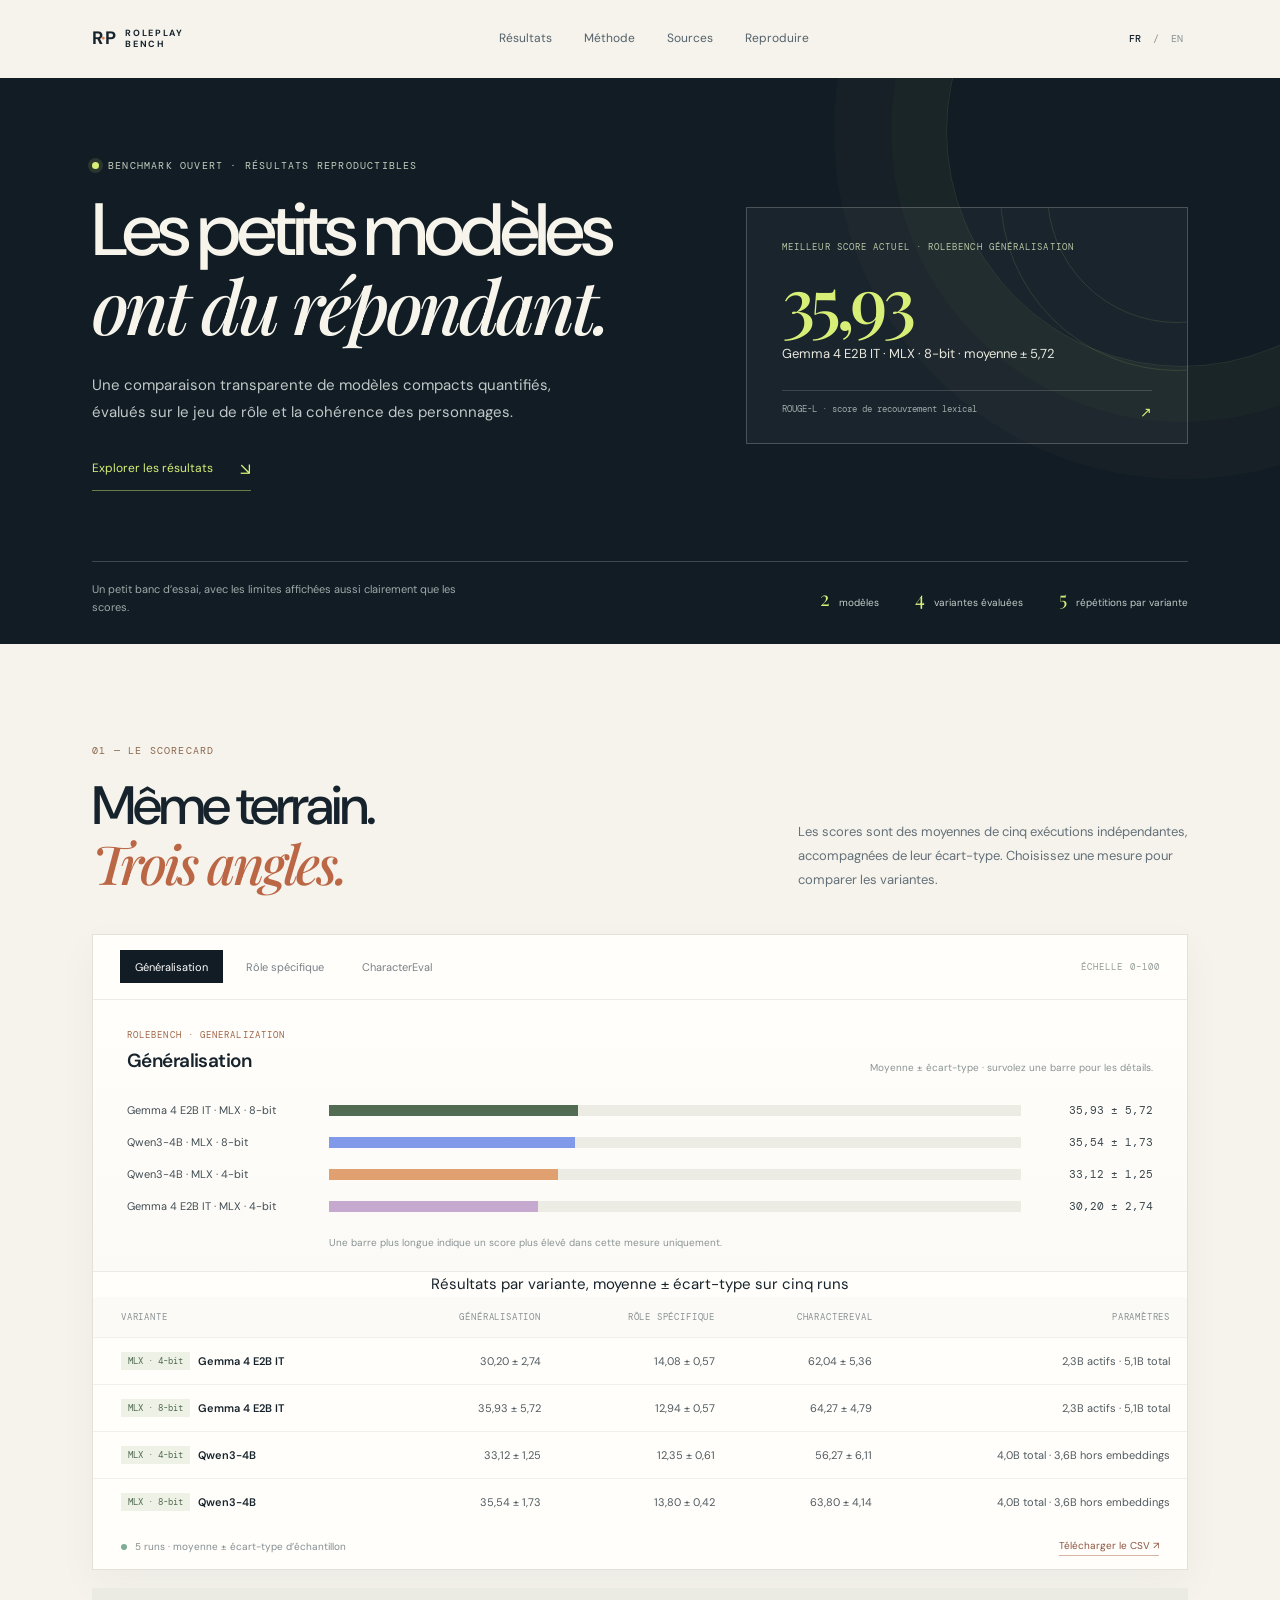
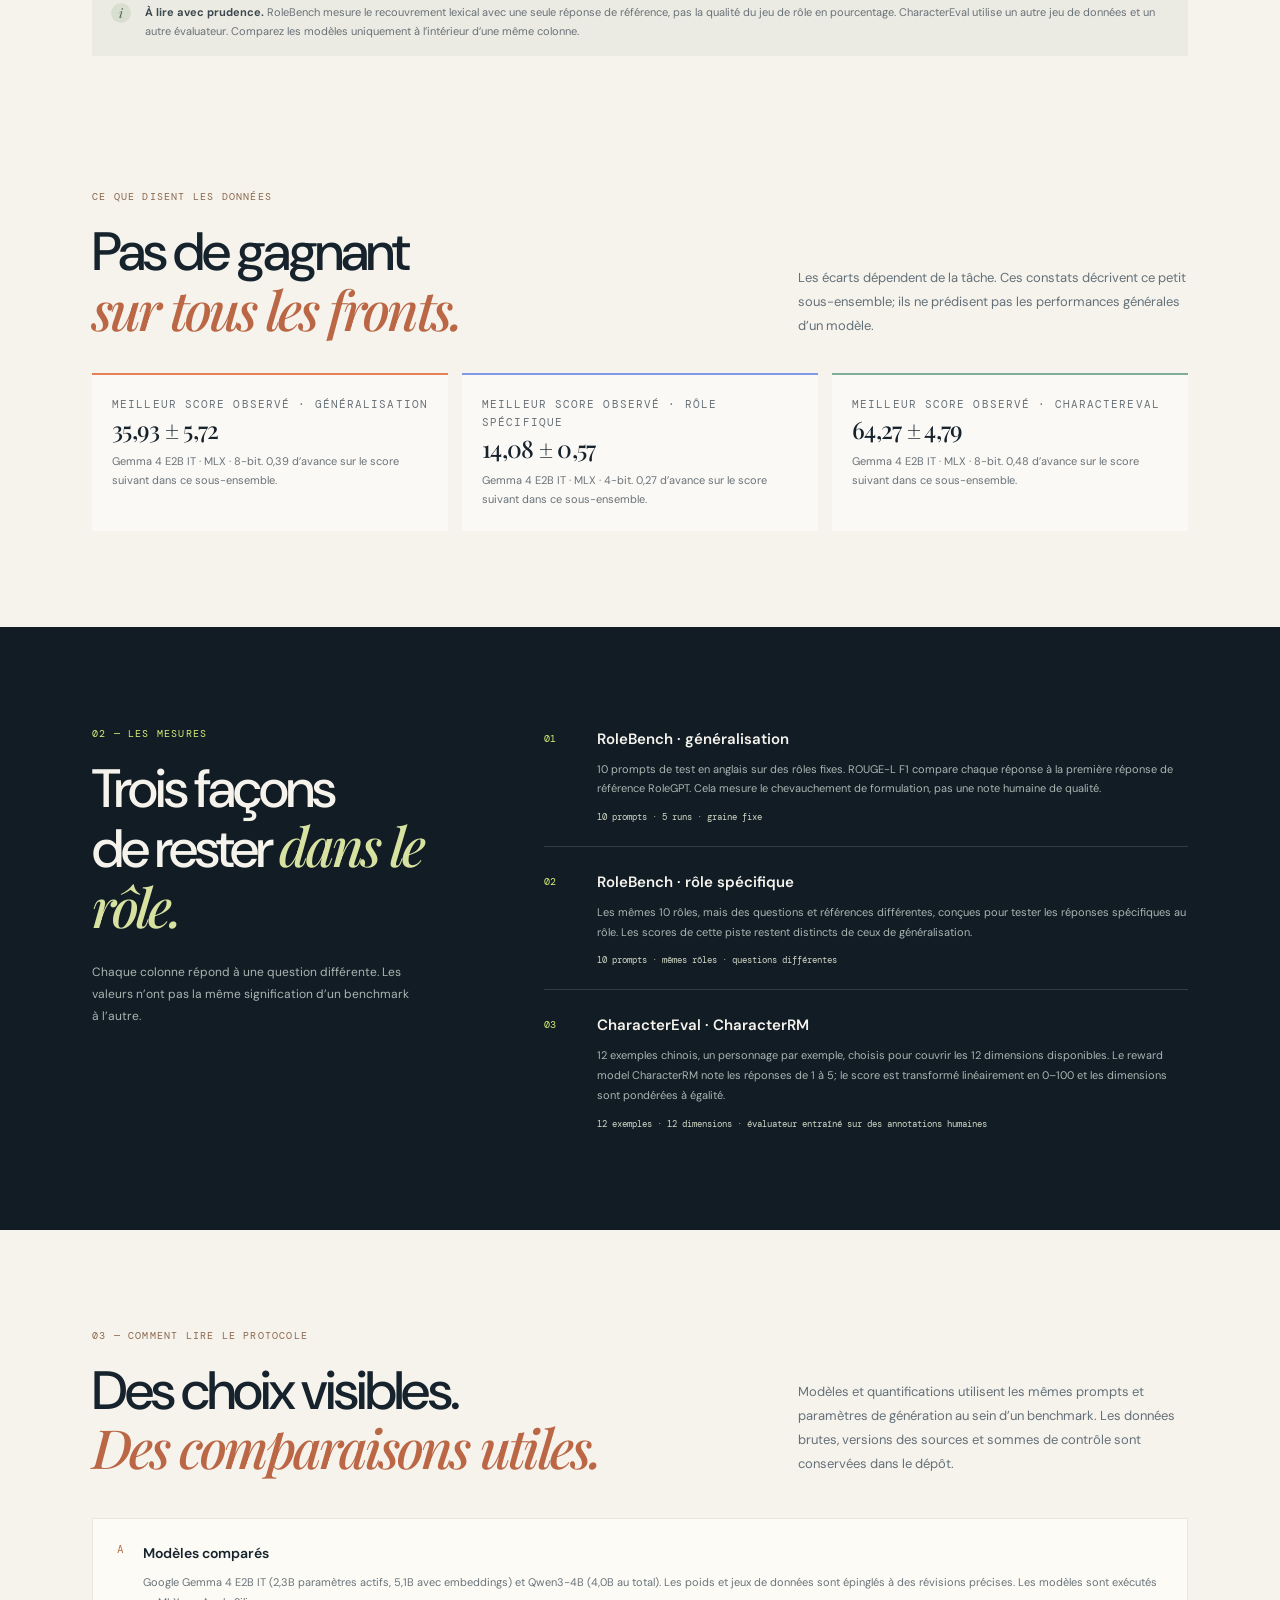
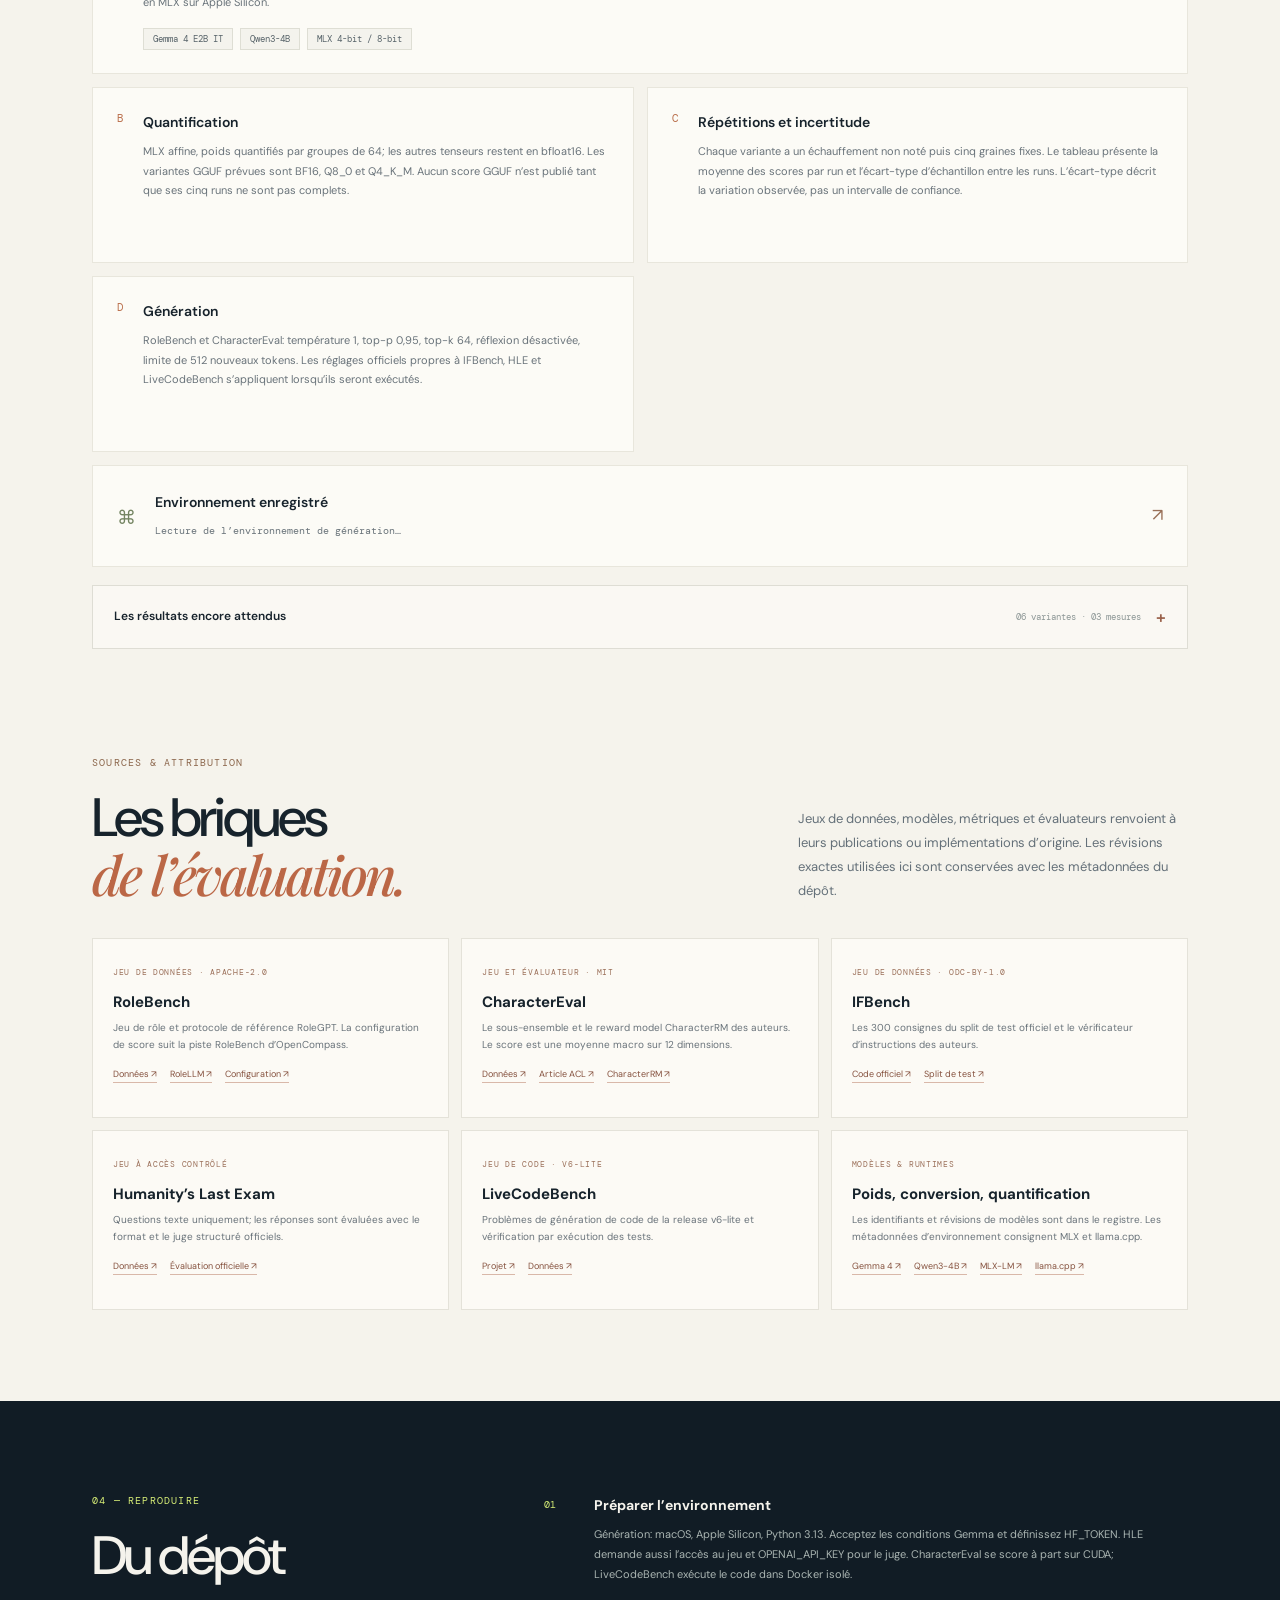
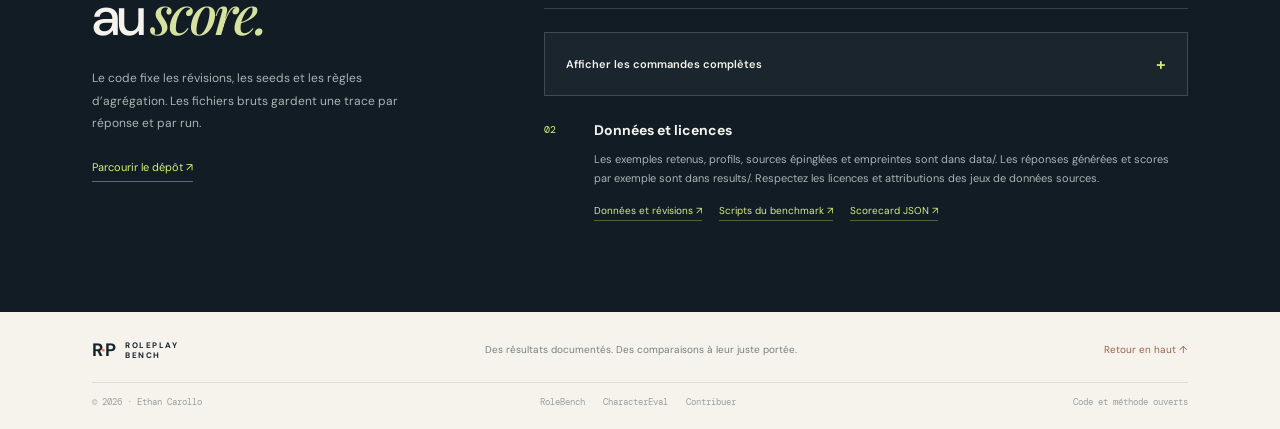
==== docs/index.html @ 427bfb69 "feat(site): add bilingual benchmark results page" ====
<!doctype html>
<html lang="fr">
<head>
  <meta charset="utf-8">
  <meta name="viewport" content="width=device-width, initial-scale=1">
  <meta name="theme-color" content="#111c25">
  <meta name="description" content="A reproducible comparison of compact open-weight models on role-play benchmarks.">
  <title>Roleplay Bench — Small models, in character</title>
  <link rel="icon" type="image/svg+xml" href="favicon.svg">
  <link rel="stylesheet" href="styles.css">
  <script defer src="site.js"></script>
</head>
<body>
  <a class="skip-link" href="#main" data-i18n="skip">Aller au contenu</a>
  <header class="topbar">
    <a class="wordmark" href="#top" aria-label="Roleplay Bench home"><span class="mark">R<span>·</span>P</span><span>ROLEPLAY<br>BENCH</span></a>
    <nav class="topnav" aria-label="Navigation principale" data-i18n-aria="nav.aria">
      <a href="#results" data-i18n="nav.results">Résultats</a>
      <a href="#method" data-i18n="nav.method">Méthode</a>
      <a href="#sources" data-i18n="nav.sources">Sources</a>
      <a href="#reproduce" data-i18n="nav.reproduce">Reproduire</a>
    </nav>
    <div class="language-switch" role="group" aria-label="Language / Langue">
      <button type="button" data-language="fr" aria-pressed="true">FR</button>
      <span aria-hidden="true">/</span>
      <button type="button" data-language="en" aria-pressed="false">EN</button>
    </div>
  </header>

  <main id="main">
    <section class="hero" id="top">
      <div class="hero-grid">
        <div class="hero-copy">
          <p class="eyebrow"><span class="pulse"></span><span data-i18n="hero.eyebrow">BENCHMARK OUVERT · RÉSULTATS REPRODUCTIBLES</span></p>
          <h1 data-i18n="hero.title">Les petits modèles<br><em>ont du répondant.</em></h1>
          <p class="hero-lede" data-i18n="hero.lede">Une comparaison transparente de modèles compacts quantifiés, évalués sur le jeu de rôle et la cohérence des personnages.</p>
          <a class="hero-link" href="#results"><span data-i18n="hero.cta">Explorer les résultats</span><span aria-hidden="true">↘</span></a>
        </div>
        <div class="hero-score" aria-live="polite">
          <div class="score-orbit orbit-one"></div><div class="score-orbit orbit-two"></div>
          <p class="score-kicker" data-i18n="hero.scoreLabel">MEILLEUR SCORE ACTUEL · ROLEBENCH GÉNÉRALISATION</p>
          <strong id="hero-score-value">—</strong>
          <p class="score-model" id="hero-score-model">Chargement…</p>
          <div class="score-foot"><span data-i18n="hero.scoreNote">ROUGE-L · score de recouvrement lexical</span><span class="score-arrow">↗</span></div>
        </div>
      </div>
      <div class="hero-bottom">
        <p data-i18n="hero.note">Un petit banc d’essai, avec les limites affichées aussi clairement que les scores.</p>
        <div class="hero-stats">
          <div><strong id="stat-models">2</strong><span data-i18n="stats.models">modèles</span></div>
          <div><strong id="stat-variants">4</strong><span data-i18n="stats.variants">variantes évaluées</span></div>
          <div><strong>5</strong><span data-i18n="stats.repeats">répétitions par variante</span></div>
        </div>
      </div>
    </section>

    <section class="section results-section" id="results">
      <div class="section-heading">
        <div><p class="eyebrow dark-eyebrow" data-i18n="results.kicker">01 — LE SCORECARD</p><h2 data-i18n="results.title">Même terrain.<br><em>Trois angles.</em></h2></div>
        <p class="section-intro" data-i18n="results.intro">Les scores sont des moyennes de cinq exécutions indépendantes, accompagnées de leur écart-type. Choisissez une mesure pour comparer les variantes.</p>
      </div>
      <div class="score-panel">
        <div class="panel-top">
          <div class="metric-tabs" role="group" aria-label="Mesure à comparer" data-i18n-aria="metric.aria">
            <button id="tab-general" class="metric-tab active" type="button" aria-controls="metric-panel" aria-pressed="true" data-metric="rolebench_generalization" data-i18n="metric.general">Généralisation</button>
            <button id="tab-specific" class="metric-tab" type="button" aria-controls="metric-panel" aria-pressed="false" data-metric="rolebench_role_specific" data-i18n="metric.specific">Rôle spécifique</button>
            <button id="tab-character" class="metric-tab" type="button" aria-controls="metric-panel" aria-pressed="false" data-metric="charactereval" data-i18n="metric.character">CharacterEval</button>
          </div>
          <span class="scale-label" data-i18n="results.scale">ÉCHELLE 0–100</span>
        </div>
        <div class="chart-area" id="metric-panel" role="region" aria-labelledby="tab-general" tabindex="0">
          <div class="chart-heading"><div><p class="chart-overline" id="chart-overline">ROLEBENCH · GENERALISATION</p><h3 id="chart-title">Généralisation</h3></div><p class="chart-caption" data-i18n="results.chartCaption">Moyenne ± écart-type · survolez une barre pour les détails.</p></div>
          <div class="bar-chart" id="bar-chart" aria-live="polite" aria-label="Comparaison des scores" data-i18n-aria="chart.aria"></div>
          <p class="chart-footnote" data-i18n="results.chartFootnote">Une barre plus longue indique un score plus élevé dans cette mesure uniquement.</p>
        </div>
        <div class="table-wrap">
          <table>
            <caption data-i18n="results.tableCaption">Résultats par variante, moyenne ± écart-type sur cinq runs</caption>
            <thead><tr><th scope="col" data-i18n="table.variant">Variante</th><th scope="col" data-i18n="metric.general">Généralisation</th><th scope="col" data-i18n="metric.specific">Rôle spécifique</th><th scope="col" data-i18n="metric.character">CharacterEval</th><th scope="col" data-i18n="table.parameters">Paramètres</th></tr></thead>
            <tbody id="score-table"></tbody>
          </table>
        </div>
        <div class="table-bottom"><span><span class="legend-dot"></span><span data-i18n="results.fiveRuns">5 runs · moyenne ± écart-type d’échantillon</span></span><a href="https://github.com/EthanCarollo/roleplay-bench-results/blob/main/results/summary.csv" data-i18n="results.csv">Télécharger le CSV ↗</a></div>
      </div>
      <div class="interpretation-note"><span class="note-mark">i</span><p data-i18n="results.warning"><strong>À lire avec prudence.</strong> RoleBench mesure le recouvrement lexical avec une seule réponse de référence, pas la qualité du jeu de rôle en pourcentage. CharacterEval utilise un autre jeu de données et un autre évaluateur. Comparez les modèles uniquement à l’intérieur d’une même colonne.</p></div>
    </section>

    <section class="section findings-section">
      <div class="section-heading compact-heading">
        <div><p class="eyebrow dark-eyebrow" data-i18n="findings.kicker">CE QUE DISENT LES DONNÉES</p><h2 data-i18n="findings.title">Pas de gagnant<br><em>sur tous les fronts.</em></h2></div>
        <p class="section-intro" data-i18n="findings.intro">Les écarts dépendent de la tâche. Ces constats décrivent ce petit sous-ensemble; ils ne prédisent pas les performances générales d’un modèle.</p>
      </div>
      <div class="finding-grid" id="finding-grid"></div>
    </section>

    <section class="benchmarks-section" id="benchmarks">
      <div class="section benchmark-layout">
        <div><p class="eyebrow light-eyebrow" data-i18n="benchmarks.kicker">02 — LES MESURES</p><h2 data-i18n="benchmarks.title">Trois façons<br>de rester <em>dans le rôle.</em></h2><p class="benchmark-lede" data-i18n="benchmarks.lede">Chaque colonne répond à une question différente. Les valeurs n’ont pas la même signification d’un benchmark à l’autre.</p></div>
        <div class="benchmark-cards">
          <article class="benchmark-card"><span class="card-index">01</span><h3 data-i18n="bench.generalTitle">RoleBench · généralisation</h3><p data-i18n="bench.generalBody">10 prompts de test en anglais sur des rôles fixes. ROUGE-L F1 compare chaque réponse à la première réponse de référence RoleGPT. Cela mesure le chevauchement de formulation, pas une note humaine de qualité.</p><span class="card-meta" data-i18n="bench.generalMeta">10 prompts · 5 runs · graine fixe</span></article>
          <article class="benchmark-card"><span class="card-index">02</span><h3 data-i18n="bench.specificTitle">RoleBench · rôle spécifique</h3><p data-i18n="bench.specificBody">Les mêmes 10 rôles, mais des questions et références différentes, conçues pour tester les réponses spécifiques au rôle. Les scores de cette piste restent distincts de ceux de généralisation.</p><span class="card-meta" data-i18n="bench.specificMeta">10 prompts · mêmes rôles · questions différentes</span></article>
          <article class="benchmark-card"><span class="card-index">03</span><h3 data-i18n="bench.characterTitle">CharacterEval · CharacterRM</h3><p data-i18n="bench.characterBody">12 exemples chinois, un personnage par exemple, choisis pour couvrir les 12 dimensions disponibles. Le reward model CharacterRM note les réponses de 1 à 5; le score est transformé linéairement en 0–100 et les dimensions sont pondérées à égalité.</p><span class="card-meta" data-i18n="bench.characterMeta">12 exemples · 12 dimensions · évaluateur entraîné sur des annotations humaines</span></article>
        </div>
      </div>
    </section>

    <section class="section method-section" id="method">
      <div class="section-heading">
        <div><p class="eyebrow dark-eyebrow" data-i18n="method.kicker">03 — COMMENT LIRE LE PROTOCOLE</p><h2 data-i18n="method.title">Des choix visibles.<br><em>Des comparaisons utiles.</em></h2></div>
        <p class="section-intro" data-i18n="method.intro">Modèles et quantifications utilisent les mêmes prompts et paramètres de génération au sein d’un benchmark. Les données brutes, versions des sources et sommes de contrôle sont conservées dans le dépôt.</p>
      </div>
      <div class="method-grid">
        <article class="method-card method-large"><span class="method-number">A</span><div><h3 data-i18n="method.modelsTitle">Modèles comparés</h3><p data-i18n="method.modelsBody">Google Gemma 4 E2B IT (2,3B paramètres actifs, 5,1B avec embeddings) et Qwen3-4B (4,0B au total). Les poids et jeux de données sont épinglés à des révisions précises. Les modèles sont exécutés en MLX sur Apple Silicon.</p><div class="tag-row"><span>Gemma 4 E2B IT</span><span>Qwen3-4B</span><span>MLX 4-bit / 8-bit</span></div></div></article>
        <article class="method-card"><span class="method-number">B</span><div><h3 data-i18n="method.quantTitle">Quantification</h3><p data-i18n="method.quantBody">MLX affine, poids quantifiés par groupes de 64; les autres tenseurs restent en bfloat16. Les variantes GGUF prévues sont BF16, Q8_0 et Q4_K_M. Aucun score GGUF n’est publié tant que ses cinq runs ne sont pas complets.</p></div></article>
        <article class="method-card"><span class="method-number">C</span><div><h3 data-i18n="method.repeatsTitle">Répétitions et incertitude</h3><p data-i18n="method.repeatsBody">Chaque variante a un échauffement non noté puis cinq graines fixes. Le tableau présente la moyenne des scores par run et l’écart-type d’échantillon entre les runs. L’écart-type décrit la variation observée, pas un intervalle de confiance.</p></div></article>
        <article class="method-card"><span class="method-number">D</span><div><h3 data-i18n="method.samplingTitle">Génération</h3><p data-i18n="method.samplingBody">RoleBench et CharacterEval: température 1, top-p 0,95, top-k 64, réflexion désactivée, limite de 512 nouveaux tokens. Les réglages officiels propres à IFBench, HLE et LiveCodeBench s’appliquent lorsqu’ils seront exécutés.</p></div></article>
        <article class="method-card hardware-card"><span class="hardware-icon">⌘</span><div><h3 data-i18n="method.hardwareTitle">Environnement enregistré</h3><p id="environment-summary" data-i18n="method.hardwareLoading">Lecture de l’environnement de génération…</p></div><a href="https://github.com/EthanCarollo/roleplay-bench-results/blob/main/results/environment.json" aria-label="Environment metadata">↗</a></article>
      </div>
      <details class="pending-details">
        <summary><span data-i18n="pending.title">Les résultats encore attendus</span><span class="summary-count">06 variantes · 03 mesures</span><span class="summary-plus">+</span></summary>
        <div class="pending-content"><p data-i18n="pending.intro">Le scorecard inclut aussi des emplacements pour des comparaisons non terminées. Une case vide signifie qu’il n’existe pas encore cinq runs valides; elle ne vaut pas zéro.</p><div class="pending-list"><div><strong>GGUF</strong><span data-i18n="pending.gguf">BF16, Q8_0 et Q4_K_M pour chacun des deux modèles</span></div><div><strong>IFBench</strong><span data-i18n="pending.ifbench">300 consignes · exactitude « loose » officielle</span></div><div><strong>Humanity’s Last Exam</strong><span data-i18n="pending.hle">Questions texte uniquement · jeu soumis à accès contrôlé et juge officiel</span></div><div><strong>LiveCodeBench v6</strong><span data-i18n="pending.lcb">1 055 problèmes v6-lite · pass@1 vérifié par exécution</span></div></div></div>
      </details>
    </section>

    <section class="section sources-section" id="sources">
      <div class="section-heading compact-heading">
        <div><p class="eyebrow dark-eyebrow" data-i18n="sources.kicker">SOURCES & ATTRIBUTION</p><h2 data-i18n="sources.title">Les briques<br><em>de l’évaluation.</em></h2></div>
        <p class="section-intro" data-i18n="sources.intro">Jeux de données, modèles, métriques et évaluateurs renvoient à leurs publications ou implémentations d’origine. Les révisions exactes utilisées ici sont conservées avec les métadonnées du dépôt.</p>
      </div>
      <div class="source-grid">
        <article class="source-card"><span class="source-kind" data-i18n="sources.dataset">JEU DE DONNÉES · APACHE-2.0</span><h3>RoleBench</h3><p data-i18n="sources.rolebench">Jeu de rôle et protocole de référence RoleGPT. La configuration de score suit la piste RoleBench d’OpenCompass.</p><div class="source-links"><a href="https://huggingface.co/datasets/ZenMoore/RoleBench" data-i18n="link.dataset">Données ↗</a><a href="https://arxiv.org/abs/2310.00746">RoleLLM ↗</a><a href="https://github.com/open-compass/opencompass/blob/main/opencompass/configs/datasets/rolebench/role_generalization_eng.py" data-i18n="link.config">Configuration ↗</a></div></article>
        <article class="source-card"><span class="source-kind" data-i18n="sources.characterKind">JEU ET ÉVALUATEUR · MIT</span><h3>CharacterEval</h3><p data-i18n="sources.character">Le sous-ensemble et le reward model CharacterRM des auteurs. Le score est une moyenne macro sur 12 dimensions.</p><div class="source-links"><a href="https://github.com/morecry/CharacterEval" data-i18n="link.dataset">Données ↗</a><a href="https://aclanthology.org/2024.acl-long.638/" data-i18n="link.paper">Article ACL ↗</a><a href="https://huggingface.co/morecry/BaichuanCharRM">CharacterRM ↗</a></div></article>
        <article class="source-card"><span class="source-kind" data-i18n="sources.ifbenchKind">JEU DE DONNÉES · ODC-BY-1.0</span><h3>IFBench</h3><p data-i18n="sources.ifbench">Les 300 consignes du split de test officiel et le vérificateur d’instructions des auteurs.</p><div class="source-links"><a href="https://github.com/allenai/IFBench" data-i18n="link.officialCode">Code officiel ↗</a><a href="https://huggingface.co/datasets/allenai/IFBench_test" data-i18n="link.testSplit">Split de test ↗</a></div></article>
        <article class="source-card"><span class="source-kind" data-i18n="sources.hleKind">JEU À ACCÈS CONTRÔLÉ</span><h3>Humanity’s Last Exam</h3><p data-i18n="sources.hle">Questions texte uniquement; les réponses sont évaluées avec le format et le juge structuré officiels.</p><div class="source-links"><a href="https://huggingface.co/datasets/cais/hle" data-i18n="link.dataset">Jeu HLE ↗</a><a href="https://github.com/CenterforAI-Safety/HLE" data-i18n="link.officialEval">Évaluation officielle ↗</a></div></article>
        <article class="source-card"><span class="source-kind" data-i18n="sources.lcbKind">JEU DE CODE · V6-LITE</span><h3>LiveCodeBench</h3><p data-i18n="sources.lcb">Problèmes de génération de code de la release v6-lite et vérification par exécution des tests.</p><div class="source-links"><a href="https://github.com/LiveCodeBench/LiveCodeBench" data-i18n="link.project">Projet ↗</a><a href="https://huggingface.co/datasets/livecodebench/code_generation_lite" data-i18n="link.dataset">Données ↗</a></div></article>
        <article class="source-card"><span class="source-kind" data-i18n="sources.modelsKind">MODÈLES & RUNTIMES</span><h3 data-i18n="sources.modelsTitle">Poids, conversion, quantification</h3><p data-i18n="sources.models">Les identifiants et révisions de modèles sont dans le registre. Les métadonnées d’environnement consignent MLX et llama.cpp.</p><div class="source-links"><a href="https://huggingface.co/google/gemma-4-E2B-it">Gemma 4 ↗</a><a href="https://huggingface.co/Qwen/Qwen3-4B">Qwen3-4B ↗</a><a href="https://github.com/ml-explore/mlx-lm">MLX-LM ↗</a><a href="https://github.com/ggml-org/llama.cpp/tree/529ac893e754e95a50469b2122f5efe28dfc08a0">llama.cpp ↗</a></div></article>
      </div>
    </section>

    <section class="reproduce-section" id="reproduce">
      <div class="section reproduce-layout">
        <div><p class="eyebrow light-eyebrow" data-i18n="reproduce.kicker">04 — REPRODUIRE</p><h2 data-i18n="reproduce.title">Du dépôt<br>au <em>score.</em></h2><p class="reproduce-lede" data-i18n="reproduce.lede">Le code fixe les révisions, les seeds et les règles d’agrégation. Les fichiers bruts gardent une trace par réponse et par run.</p><a class="text-link" href="https://github.com/EthanCarollo/roleplay-bench-results" data-i18n="reproduce.repo">Parcourir le dépôt ↗</a></div>
        <div class="reproduce-content">
          <div class="requirements-row"><span class="requirements-number">01</span><div><h3 data-i18n="reproduce.reqTitle">Préparer l’environnement</h3><p data-i18n="reproduce.reqBody">Génération: macOS, Apple Silicon, Python 3.13. Acceptez les conditions Gemma et définissez HF_TOKEN. HLE demande aussi l’accès au jeu et OPENAI_API_KEY pour le juge. CharacterEval se score à part sur CUDA; LiveCodeBench exécute le code dans Docker isolé.</p></div></div>
          <details class="command-details"><summary><span data-i18n="reproduce.commands">Afficher les commandes complètes</span><span class="summary-plus">+</span></summary><pre><code>python3.13 -m venv .venv
.venv/bin/pip install -r requirements.txt

.venv/bin/python scripts/prepare_rolebench_subset.py
.venv/bin/python scripts/prepare_charactereval_subset.py
.venv/bin/pip install -r requirements-ifbench.txt
.venv/bin/pip install -r requirements-hle.txt
.venv/bin/python scripts/prepare_livecodebench.py

# Accept Gemma's Hugging Face terms and provide HF_TOKEN before conversion.
# HLE also needs gated dataset access and OPENAI_API_KEY for its judge.
for model in gemma4_e2b_it qwen3_4b; do
  for bits in 4 8; do
    .venv/bin/python scripts/convert_model.py --model "$model" --bits "$bits"
    for benchmark in rolebench_generalization rolebench_role_specific; do
      .venv/bin/python scripts/run_benchmark.py --model "$model" --benchmark "$benchmark" --bits "$bits"
    done
    .venv/bin/python scripts/run_charactereval.py --model "$model" --bits "$bits"
    .venv/bin/python scripts/run_ifbench.py --model "$model" --bits "$bits"
    .venv/bin/python scripts/run_hle.py --model "$model" --bits "$bits"
    .venv/bin/python scripts/run_livecodebench.py --model "$model" --bits "$bits"
  done
done

# HLE's official structured-answer judge (makes API requests).
for model in gemma4_e2b_it qwen3_4b; do
  for bits in 4 8; do
    .venv/bin/python scripts/evaluate_hle.py --model "$model" --bits "$bits"
  done
done

# Build the isolated LiveCodeBench checker, then evaluate generated code.
docker build -f docker/livecodebench/Dockerfile -t roleplay-bench-results/livecodebench-evaluator:28fef95 .
for model in gemma4_e2b_it qwen3_4b; do
  for bits in 4 8; do
    .venv/bin/python scripts/evaluate_livecodebench.py --model "$model" --bits "$bits"
  done
done

# On a CUDA host, after copying this repo and generated CharacterEval files:
python3 -m pip install -r requirements-charactereval-evaluator.txt
python3 scripts/evaluate_charactereval.py \
  --profiles data/charactereval-mini/character_profiles.json \
  --offload-dir /path/to/charactereval-offload \
  results/*_charactereval_mlx_*bit.jsonl

.venv/bin/python scripts/summarize.py</code></pre><p class="command-note" data-i18n="reproduce.commandNote">Le script de synthèse régénère le CSV, le JSON et la copie de données utilisée par cette page.</p></details>
          <div class="requirements-row"><span class="requirements-number">02</span><div><h3 data-i18n="reproduce.rawTitle">Données et licences</h3><p data-i18n="reproduce.rawBody">Les exemples retenus, profils, sources épinglées et empreintes sont dans data/. Les réponses générées et scores par exemple sont dans results/. Respectez les licences et attributions des jeux de données sources.</p><div class="resource-links"><a href="https://github.com/EthanCarollo/roleplay-bench-results/tree/main/data" data-i18n="reproduce.dataLink">Données et révisions ↗</a><a href="https://github.com/EthanCarollo/roleplay-bench-results/tree/main/scripts" data-i18n="reproduce.scriptsLink">Scripts du benchmark ↗</a><a href="https://github.com/EthanCarollo/roleplay-bench-results/blob/main/results/summary.json" data-i18n="reproduce.jsonLink">Scorecard JSON ↗</a></div></div></div>
        </div>
      </div>
    </section>
  </main>

  <footer class="footer">
    <div class="footer-top"><a class="wordmark footer-wordmark" href="#top"><span class="mark">R<span>·</span>P</span><span>ROLEPLAY<br>BENCH</span></a><p data-i18n="footer.note">Des résultats documentés. Des comparaisons à leur juste portée.</p><a class="footer-up" href="#top" data-i18n="footer.top">Retour en haut ↑</a></div>
    <div class="footer-bottom"><span>© 2026 · Ethan Carollo</span><div><a href="https://huggingface.co/datasets/ZenMoore/RoleBench">RoleBench</a><a href="https://github.com/morecry/CharacterEval">CharacterEval</a><a href="https://github.com/EthanCarollo/roleplay-bench-results/blob/main/CONTRIBUTING.md" data-i18n="footer.contributing">Contribuer</a></div><span data-i18n="footer.open">Code et méthode ouverts</span></div>
  </footer>
</body>
</html>
---- docs/styles.css ----
@import url('https://fonts.googleapis.com/css2?family=DM+Mono:wght@400;500&family=DM+Sans:wght@400;500;600;700&family=Playfair+Display:ital,wght@0,500;0,600;1,500;1,600&display=swap');


:root {
  --ink:#17232c;
  --muted:#65717a;
  --paper:#f5f3ec;
  --white:#fffefa;
  --navy:#111c25;
  --line:#deded5;
  --lime:#d8ef77;
  --orange:#e58058;
  --blue:#8099e9;
  --mint:#89bfaa;
  --mono:"DM Mono",ui-monospace,SFMono-Regular,monospace;
  --sans:"DM Sans",Inter,system-ui,-apple-system,"Segoe UI",sans-serif;
  --serif:"Playfair Display",Georgia,serif;
  --wrap:1160px
}

* {
  box-sizing:border-box
}
html {
  scroll-behavior:smooth;
  scroll-padding-top:88px
}
body {
  margin:0;
  background:var(--paper);
  color:var(--ink);
  font-family:var(--sans);
  font-size:15px;
  line-height:1.65;
  -webkit-font-smoothing:antialiased
}
a {
  color:inherit;
  text-decoration:none
}
button {
  font:inherit
}
.skip-link {
  position:absolute;
  left:-999px;
  top:8px;
  z-index:20;
  background:var(--lime);
  padding:8px 14px
}
.skip-link:focus {
  left:8px
}
.topbar {
  height:78px;
  max-width:var(--wrap);
  padding:0 32px;
  margin:auto;
  display:flex;
  align-items:center;
  justify-content:space-between
}
.wordmark {
  display:flex;
  align-items:center;
  gap:11px;
  font-size:9px;
  line-height:1.2;
  letter-spacing:.19em;
  font-weight:700
}
.mark {
  font-size:18px;
  letter-spacing:-.09em
}
.mark span {
  color:var(--orange)
}
.topnav {
  display:flex;
  align-items:center;
  gap:32px;
  color:#54616a;
  font-size:12px
}
.topnav a:hover,.footer a:hover {
  color:#bc613d
}
.language-switch {
  display:flex;
  align-items:center;
  gap:7px;
  font-family:var(--mono);
  font-size:10px;
  color:#8a9295
}
.language-switch button {
  border:0;
  background:none;
  color:#8a9295;
  font:inherit;
  padding:7px 5px;
  cursor:pointer
}
.language-switch button[aria-pressed=true] {
  color:var(--ink);
  font-weight:500
}
.hero {
  background:var(--navy);
  color:#f6f4eb;
  padding:70px max(32px,calc((100vw - var(--wrap))/2 + 32px)) 26px;
  overflow:hidden;
  position:relative
}
.hero:before {
  content:"";
  position:absolute;
  width:470px;
  height:470px;
  border:1px solid rgba(216,239,119,.11);
  border-radius:50%;
  right:-138px;
  top:-183px;
  box-shadow:0 0 0 55px rgba(216,239,119,.025),0 0 0 112px rgba(216,239,119,.02)
}
.hero-grid {
  max-width:1096px;
  margin:0 auto;
  display:grid;
  grid-template-columns:1.15fr .85fr;
  align-items:center;
  gap:56px;
  min-height:354px
}
.eyebrow {
  margin:0 0 21px;
  font:10px var(--mono);
  letter-spacing:.12em
}
.hero .eyebrow {
  color:#c5cebd
}
.pulse {
  width:7px;
  height:7px;
  border-radius:50%;
  background:var(--lime);
  display:inline-block;
  margin:0 9px 0 0;
  box-shadow:0 0 0 4px rgba(216,239,119,.12)
}
h1,h2,h3,p {
  margin-top:0
}
.hero h1 {
  font-size:clamp(46px,6vw,74px);
  line-height:1.01;
  letter-spacing:-.06em;
  margin:0 0 24px;
  font-weight:500
}
.hero h1 em,h2 em {
  font-family:var(--serif);
  font-weight:500;
  letter-spacing:-.055em
}
.hero-lede {
  max-width:480px;
  color:#c1c8c7;
  font-size:15px;
  line-height:1.8;
  margin:0
}
.hero-link {
  display:inline-flex;
  gap:27px;
  align-items:center;
  margin-top:29px;
  color:var(--lime);
  font-size:12px;
  border-bottom:1px solid rgba(216,239,119,.45);
  padding:0 0 7px
}
.hero-link span:last-child {
  font-size:17px
}
.hero-score {
  position:relative;
  border:1px solid rgba(245,243,236,.22);
  padding:33px 35px 20px;
  min-height:237px;
  background:rgba(255,255,255,.035);
  overflow:hidden
}
.score-orbit {
  position:absolute;
  border:1px solid rgba(216,239,119,.12);
  border-radius:50%;
  pointer-events:none
}
.orbit-one {
  height:260px;
  width:260px;
  right:-120px;
  top:-145px
}
.orbit-two {
  height:355px;
  width:355px;
  right:-168px;
  top:-192px
}
.score-kicker,.chart-overline {
  font:9px var(--mono);
  letter-spacing:.12em;
  color:#b9c6a4;
  margin:0 0 8px
}
.hero-score strong {
  display:block;
  font:500 72px/.98 var(--serif);
  letter-spacing:-.07em;
  color:var(--lime);
  margin:12px 0 8px
}
.score-model {
  font-size:13px;
  color:#e8e8dd;
  margin:0 0 26px
}
.score-foot {
  border-top:1px solid rgba(245,243,236,.16);
  padding-top:12px;
  display:flex;
  justify-content:space-between;
  color:#9ea9a8;
  font:9px var(--mono);
  position:relative
}
.score-arrow {
  font-size:14px;
  color:var(--lime)
}
.hero-bottom {
  max-width:1096px;
  margin:59px auto 0;
  padding:18px 0 2px;
  border-top:1px solid rgba(245,243,236,.2);
  display:flex;
  align-items:center;
  justify-content:space-between;
  gap:25px
}
.hero-bottom>p {
  max-width:370px;
  margin:0;
  color:#9fa9a8;
  font-size:11px
}
.hero-stats {
  display:flex;
  gap:36px
}
.hero-stats div {
  display:flex;
  align-items:baseline;
  gap:9px
}
.hero-stats strong {
  font:20px var(--serif);
  color:var(--lime)
}
.hero-stats span {
  font-size:10px;
  color:#c6cdca
}
.section {
  max-width:var(--wrap);
  padding:100px 32px;
  margin:0 auto
}
.section-heading {
  display:flex;
  align-items:end;
  justify-content:space-between;
  gap:54px;
  margin-bottom:38px
}
.dark-eyebrow {
  color:#8c674d
}
.section-heading h2,.benchmark-layout h2,.reproduce-layout h2 {
  font-size:clamp(36px,4.5vw,54px);
  font-weight:500;
  letter-spacing:-.055em;
  line-height:1.05;
  margin:0
}
.section-heading h2 em,.method-section h2 em {
  color:#bb6746
}
.section-intro {
  max-width:390px;
  color:#647079;
  font-size:13px;
  line-height:1.85;
  margin:0 0 4px
}
.score-panel {
  background:var(--white);
  border:1px solid #e3e1d8;
  box-shadow:0 13px 36px rgba(36,43,44,.045)
}
.panel-top {
  height:65px;
  padding:0 27px;
  border-bottom:1px solid #ecebe5;
  display:flex;
  justify-content:space-between;
  align-items:center
}
.metric-tabs {
  display:flex;
  gap:8px;
  height:100%;
  align-items:center
}
.metric-tab {
  height:33px;
  padding:0 14px;
  border:1px solid transparent;
  background:transparent;
  color:#788087;
  font-size:11px;
  cursor:pointer
}
.metric-tab:hover {
  color:var(--ink)
}
.metric-tab.active {
  background:var(--navy);
  color:#fff;
  border-color:var(--navy)
}
.scale-label {
  font:9px var(--mono);
  letter-spacing:.12em;
  color:#929a98
}
.chart-area {
  padding:29px 34px 20px;
  background:linear-gradient(180deg,#fffefa,#fbfaf6)
}
.chart-heading {
  display:flex;
  align-items:end;
  justify-content:space-between;
  margin-bottom:25px
}
.chart-heading .chart-overline {
  color:#a16549;
  margin-bottom:4px
}
.chart-heading h3 {
  font-size:19px;
  letter-spacing:-.03em;
  margin:0;
  font-weight:600
}
.chart-caption,.chart-footnote {
  margin:0;
  color:#8b9394;
  font-size:10px
}
.bar-chart {
  display:grid;
  gap:14px
}
.bar-row {
  display:grid;
  grid-template-columns:185px minmax(120px,1fr) 115px;
  align-items:center;
  gap:17px
}
.bar-label {
  font-size:11px;
  color:#424d53;
  white-space:nowrap;
  overflow:hidden;
  text-overflow:ellipsis
}
.bar-track {
  height:11px;
  background:#ecece5;
  position:relative
}
.bar-fill {
  height:100%;
  width:0;
  background:var(--mint);
  transition:width .55s cubic-bezier(.2,.8,.2,1);
  position:relative
}
.bar-row:nth-child(2) .bar-fill {
  background:var(--blue)
}
.bar-row:nth-child(3) .bar-fill {
  background:#e0a070
}
.bar-row:nth-child(4) .bar-fill {
  background:#c5a9cf
}
.bar-row.is-best .bar-fill {
  background:#526b53
}
.bar-row:nth-child(2).is-best .bar-fill {
  background:#526b53
}
.bar-row:nth-child(3).is-best .bar-fill {
  background:#526b53
}
.bar-row:nth-child(4).is-best .bar-fill {
  background:#526b53
}
.bar-value {
  text-align:right;
  font:11px var(--mono);
  font-variant-numeric:tabular-nums;
  color:#39464b;
  white-space:nowrap
}
.chart-footnote {
  margin:19px 0 0 202px
}
.table-wrap {
  overflow-x:auto;
  border-top:1px solid #ecebe5
}
.table-wrap table {
  width:100%;
  border-collapse:collapse;
  min-width:690px
}
.table-wrap th {
  text-align:left;
  padding:14px 17px;
  color:#8a9293;
  font:9px var(--mono);
  text-transform:uppercase;
  letter-spacing:.09em;
  background:#fbfaf7
}
.table-wrap th:first-child,.table-wrap td:first-child {
  padding-left:28px
}
.table-wrap th:not(:first-child),.table-wrap td:not(:first-child) {
  text-align:right
}
.table-wrap td {
  padding:14px 17px;
  border-top:1px solid #f0efe9;
  font-size:11px;
  color:#505a60;
  font-variant-numeric:tabular-nums
}
.table-wrap tbody tr:hover {
  background:#faf9f4
}
.model-cell {
  display:flex;
  align-items:center;
  gap:8px;
  white-space:nowrap
}
.model-chip {
  display:inline-block;
  padding:3px 7px;
  background:#edf1e6;
  color:#526b53;
  font:9px var(--mono)
}
.model-name {
  color:var(--ink);
  font-weight:600
}
.table-muted {
  color:#a0a6a5!important
}
.table-bottom {
  display:flex;
  justify-content:space-between;
  padding:13px 28px;
  color:#858e91;
  font-size:10px
}
.table-bottom>span {
  display:flex;
  gap:8px;
  align-items:center
}
.legend-dot {
  width:6px;
  height:6px;
  background:#80ad96;
  border-radius:50%
}
.table-bottom a,.resource-links a {
  color:#8d523e;
  border-bottom:1px solid #d7b4a4
}
.table-bottom a:hover,.resource-links a:hover {
  color:#b76c4b
}
.interpretation-note {
  display:flex;
  gap:14px;
  align-items:flex-start;
  margin-top:18px;
  padding:15px 19px;
  background:#ecebe3;
  color:#687077
}
.interpretation-note p {
  font-size:11px;
  line-height:1.75;
  margin:0
}
.interpretation-note strong {
  color:#3c484d
}
.note-mark {
  display:inline-flex;
  align-items:center;
  justify-content:center;
  border-radius:50%;
  background:#d8ded0;
  color:#4f6754;
  font:italic 13px var(--serif);
  width:20px;
  height:20px;
  flex:0 0 20px
}
.findings-section {
  padding-top:34px;
  padding-bottom:96px
}
.compact-heading {
  margin-bottom:31px
}
.finding-grid {
  display:grid;
  grid-template-columns:repeat(3,1fr);
  gap:14px
}
.finding-card {
  border-top:2px solid var(--orange);
  padding:20px 20px 17px;
  background:rgba(255,254,250,.63);
  min-height:158px
}
.finding-card:nth-child(2) {
  border-color:var(--blue)
}
.finding-card:nth-child(3) {
  border-color:#80ad96
}
.finding-eyebrow {
  color:#9a715b;
  font:9px var(--mono);
  letter-spacing:.1em;
  margin-bottom:10px
}
.finding-card strong {
  display:block;
  font:500 24px var(--serif);
  letter-spacing:-.03em;
  margin-bottom:7px
}
.finding-card p {
  color:#687278;
  font-size:11px;
  line-height:1.7;
  margin:0
}
.benchmarks-section,.reproduce-section {
  background:var(--navy);
  color:#f5f3ec
}
.benchmark-layout,.reproduce-layout {
  display:grid;
  grid-template-columns:.72fr 1.28fr;
  gap:90px;
  align-items:start
}
.benchmark-layout .eyebrow,.reproduce-layout .eyebrow {
  color:var(--lime)
}
.benchmark-layout h2 em,.reproduce-layout h2 em {
  color:#d7e1a0
}
.benchmark-lede,.reproduce-lede {
  max-width:320px;
  margin:22px 0 0;
  color:#abb5b2;
  font-size:12px;
  line-height:1.85
}
.benchmark-cards {
  display:grid;
  gap:0
}
.benchmark-card {
  display:grid;
  grid-template-columns:38px 1fr;
  column-gap:15px;
  padding:0 0 23px;
  border-bottom:1px solid rgba(255,255,255,.14);
  margin-bottom:23px
}
.benchmark-card:last-child {
  margin:0;
  padding:0;
  border:0
}
.card-index {
  font:10px var(--mono);
  color:var(--lime);
  padding-top:5px
}
.benchmark-card h3 {
  font-size:15px;
  font-weight:600;
  margin:0 0 8px
}
.benchmark-card p {
  grid-column:2;
  margin:0;
  color:#aab5b2;
  font-size:11px;
  line-height:1.8
}
.card-meta {
  grid-column:2;
  margin-top:12px;
  color:#d2d8c5;
  font:9px var(--mono)
}
.method-section {
  padding-top:99px;
  padding-bottom:103px
}
.method-grid {
  display:grid;
  grid-template-columns:1fr 1fr;
  gap:13px
}
.method-card {
  position:relative;
  display:flex;
  gap:19px;
  min-height:176px;
  padding:23px 24px;
  background:rgba(255,254,250,.76);
  border:1px solid #e8e6dc
}
.method-large {
  grid-column:span 2;
  min-height:154px
}
.method-number {
  font:11px var(--mono);
  color:#ba704d
}
.method-card h3 {
  font-size:14px;
  margin:0 0 8px;
  font-weight:600
}
.method-card p {
  font-size:11px;
  line-height:1.8;
  color:#69737a;
  margin:0
}
.tag-row {
  display:flex;
  flex-wrap:wrap;
  gap:7px;
  margin-top:15px
}
.tag-row span {
  padding:4px 9px;
  border:1px solid #deded4;
  background:#f4f3ed;
  color:#58646a;
  font:9px var(--mono)
}
.hardware-card {
  grid-column:span 2;
  min-height:102px;
  align-items:center
}
.hardware-card .hardware-icon {
  font:19px var(--serif);
  color:#738461
}
.hardware-card p {
  font-family:var(--mono);
  font-size:10px
}
.hardware-card>a {
  margin-left:auto;
  color:#997058;
  font-size:18px
}
.pending-details,.command-details {
  margin-top:18px;
  border:1px solid #deddd4;
  background:rgba(255,254,250,.55)
}
.pending-details summary,.command-details summary {
  list-style:none;
  cursor:pointer;
  display:flex;
  align-items:center;
  gap:15px;
  padding:17px 21px;
  font-size:12px;
  font-weight:600
}
.pending-details summary::-webkit-details-marker,.command-details summary::-webkit-details-marker {
  display:none
}
.pending-details summary>span:first-child,.command-details summary>span:first-child {
  flex:1
}
.summary-count {
  font:9px var(--mono);
  color:#8c9695
}
.summary-plus {
  font-size:17px;
  color:#9a624b;
  transition:transform .2s
}
.pending-details[open] .summary-plus,.command-details[open] .summary-plus {
  transform:rotate(45deg)
}
.pending-content {
  padding:0 21px 22px
}
.pending-content>p {
  color:#69737a;
  font-size:11px;
  line-height:1.8;
  margin:0 0 15px
}
.pending-list {
  display:grid;
  grid-template-columns:1fr 1fr;
  gap:8px
}
.pending-list div {
  padding:10px 12px;
  background:#f0efe8;
  display:flex;
  gap:10px;
  align-items:baseline
}
.pending-list strong {
  font:9px var(--mono);
  color:#8e5944;
  white-space:nowrap
}
.pending-list span {
  font-size:10px;
  color:#687278
}
.reproduce-section {
  padding:0 32px
}
.reproduce-layout {
  padding-top:93px;
  padding-bottom:91px
}
.text-link {
  display:inline-block;
  margin-top:24px;
  color:var(--lime);
  font-size:11px;
  border-bottom:1px solid rgba(216,239,119,.4);
  padding-bottom:5px
}
.requirements-row {
  display:grid;
  grid-template-columns:34px 1fr;
  gap:16px;
  padding:0 0 23px;
  border-bottom:1px solid rgba(255,255,255,.16);
  margin-bottom:23px
}
.requirements-number {
  font:10px var(--mono);
  color:var(--lime);
  padding-top:4px
}
.requirements-row h3 {
  font-size:14px;
  margin:0 0 8px
}
.requirements-row p {
  font-size:11px;
  line-height:1.8;
  color:#aab5b2;
  margin:0
}
.command-details {
  background:rgba(255,255,255,.04);
  border-color:rgba(255,255,255,.17);
  margin:0 0 23px
}
.command-details summary {
  color:#f4f3e9;
  font-size:11px
}
.command-details .summary-plus {
  color:var(--lime)
}
.command-details pre {
  margin:0 16px 16px;
  padding:17px;
  background:#0b141b;
  color:#d7e1cd;
  overflow:auto;
  font:10px/1.8 var(--mono)
}
.command-note {
  padding:0 17px 16px;
  margin:0;
  color:#abb5b2;
  font-size:10px
}
.reproduce-content .requirements-row:last-child {
  border:0;
  margin:0;
  padding:0
}
.resource-links {
  display:flex;
  gap:17px;
  flex-wrap:wrap;
  margin-top:14px
}
.resource-links a {
  color:var(--lime);
  border-color:rgba(216,239,119,.32);
  font-size:10px
}
.footer {
  max-width:var(--wrap);
  margin:auto;
  padding:28px 32px 21px
}
.footer-top,.footer-bottom {
  display:flex;
  align-items:center;
  justify-content:space-between;
  gap:20px
}
.footer-top {
  padding:0 0 21px;
  border-bottom:1px solid #dfded5
}
.footer-wordmark {
  font-size:8px
}
.footer-top>p {
  margin:0;
  color:#778084;
  font-size:10px
}
.footer-up {
  color:#9b654e;
  font-size:10px
}
.footer-bottom {
  padding-top:13px;
  color:#9aa1a0;
  font:9px var(--mono)
}
.footer-bottom div {
  display:flex;
  gap:18px
}
.footer-bottom a:hover {
  color:#a35f41
}

@media(max-width:850px) {
  .hero-grid {
    gap:28px;
    grid-template-columns:1fr .85fr
  }
  .hero-score {
    padding:27px 24px
  }
  .section-heading {
    gap:30px
  }
  .benchmark-layout,.reproduce-layout {
    gap:45px;
    grid-template-columns:.8fr 1.2fr
  }
  .bar-row {
    grid-template-columns:155px minmax(100px,1fr) 100px
  }
  .chart-footnote {
    margin-left:172px
  }
  .topnav {
    gap:18px
  }

}

@media(max-width:650px) {
  .topbar {
    height:66px;
    padding:0 19px
  }
  .topnav {
    display:none
  }
  .hero {
    padding:51px 21px 22px
  }
  .hero-grid {
    grid-template-columns:1fr;
    gap:34px;
    min-height:auto
  }
  .hero h1 {
    font-size:54px
  }
  .hero-score {
    max-width:100%;
    min-height:200px
  }
  .hero-score strong {
    font-size:61px
  }
  .hero-bottom {
    align-items:flex-start;
    flex-direction:column;
    margin-top:38px
  }
  .hero-bottom>p {
    max-width:none
  }
  .hero-stats {
    width:100%;
    justify-content:space-between;
    gap:10px
  }
  .hero-stats div {
    gap:6px
  }
  .hero-stats span {
    font-size:9px
  }
  .section {
    padding:72px 19px
  }
  .section-heading {
    display:block;
    margin-bottom:27px
  }
  .section-intro {
    margin-top:17px
  }
  .section-heading h2,.benchmark-layout h2,.reproduce-layout h2 {
    font-size:43px
  }
  .panel-top {
    padding:0 13px;
    height:auto;
    min-height:65px;
    align-items:flex-start;
    flex-direction:column;
    gap:7px;
    padding-top:12px;
    padding-bottom:12px
  }
  .metric-tabs {
    width:100%;
    gap:2px
  }
  .metric-tab {
    padding:0 8px;
    font-size:9px;
    flex:1
  }
  .scale-label {
    align-self:flex-end;
    font-size:8px
  }
  .chart-area {
    padding:23px 15px 16px
  }
  .chart-heading {
    display:block;
    margin-bottom:20px
  }
  .chart-caption {
    margin-top:8px
  }
  .bar-row {
    grid-template-columns:minmax(100px,1fr) 70px;
    gap:8px 12px
  }
  .bar-label {
    grid-column:1;
    font-size:10px
  }
  .bar-value {
    grid-column:2;
    grid-row:1;
    font-size:10px
  }
  .bar-track {
    grid-column:1 / -1;
    grid-row:2
  }
  .bar-chart {
    gap:13px
  }
  .chart-footnote {
    margin:16px 0 0;
    font-size:9px
  }
  .table-wrap th:first-child,.table-wrap td:first-child {
    padding-left:15px
  }
  .table-wrap th,.table-wrap td {
    padding-left:11px;
    padding-right:11px
  }
  .table-bottom {
    padding:13px 15px;
    font-size:9px
  }
  .finding-grid {
    grid-template-columns:1fr
  }
  .finding-card {
    min-height:0
  }
  .findings-section {
    padding-top:12px;
    padding-bottom:72px
  }
  .benchmark-layout,.reproduce-layout {
    display:block
  }
  .benchmark-layout>div:first-child,.reproduce-layout>div:first-child {
    margin-bottom:36px
  }
  .benchmark-layout {
    padding-top:73px;
    padding-bottom:73px
  }
  .benchmark-lede,.reproduce-lede {
    max-width:420px
  }
  .method-grid {
    grid-template-columns:1fr
  }
  .method-large,.hardware-card {
    grid-column:auto
  }
  .method-card {
    min-height:0;
    padding:20px
  }
  .hardware-card {
    min-height:90px
  }
  .pending-details summary {
    padding:15px
  }
  .pending-list {
    grid-template-columns:1fr
  }
  .reproduce-section {
    padding:0 19px
  }
  .reproduce-layout {
    padding-top:72px;
    padding-bottom:72px
  }
  .footer {
    padding:23px 19px 17px
  }
  .footer-top {
    flex-wrap:wrap
  }
  .footer-top>p {
    order:3;
    width:100%
  }
  .footer-bottom {
    align-items:flex-start;
    flex-direction:column;
    gap:9px
  }
  .footer-bottom div {
    gap:14px;
    flex-wrap:wrap
  }
  .resource-links {
    gap:11px 14px
  }

}

@media(prefers-reduced-motion:reduce) {
  *,*::before,*::after {
    scroll-behavior:auto!important;
    transition:none!important
  }

}

.sources-section {
  padding-top:4px;
  padding-bottom:91px
}
.source-grid {
  display:grid;
  grid-template-columns:repeat(3,1fr);
  gap:12px
}
.source-card {
  padding:19px 20px 18px;
  background:rgba(255,254,250,.7);
  border:1px solid #e4e2d9;
  min-height:180px
}
.source-kind {
  font:8px var(--mono);
  letter-spacing:.09em;
  color:#9b705a
}
.source-card h3 {
  font-size:15px;
  line-height:1.3;
  margin:10px 0 7px
}
.source-card p {
  font-size:10px;
  line-height:1.7;
  color:#69737a;
  margin:0 0 14px
}
.source-links {
  display:flex;
  gap:7px 13px;
  flex-wrap:wrap
}
.source-links a {
  font-size:9px;
  color:#85513e;
  border-bottom:1px solid #d9b8a9
}
.source-links a:hover {
  color:#b76c4b
}

@media(max-width:850px) {
  .source-grid {
    grid-template-columns:repeat(2,1fr)
  }

}

@media(max-width:650px) {
  .source-grid {
    grid-template-columns:1fr
  }
  .source-card {
    min-height:0
  }
  .sources-section {
    padding-top:0;
    padding-bottom:72px
  }

}
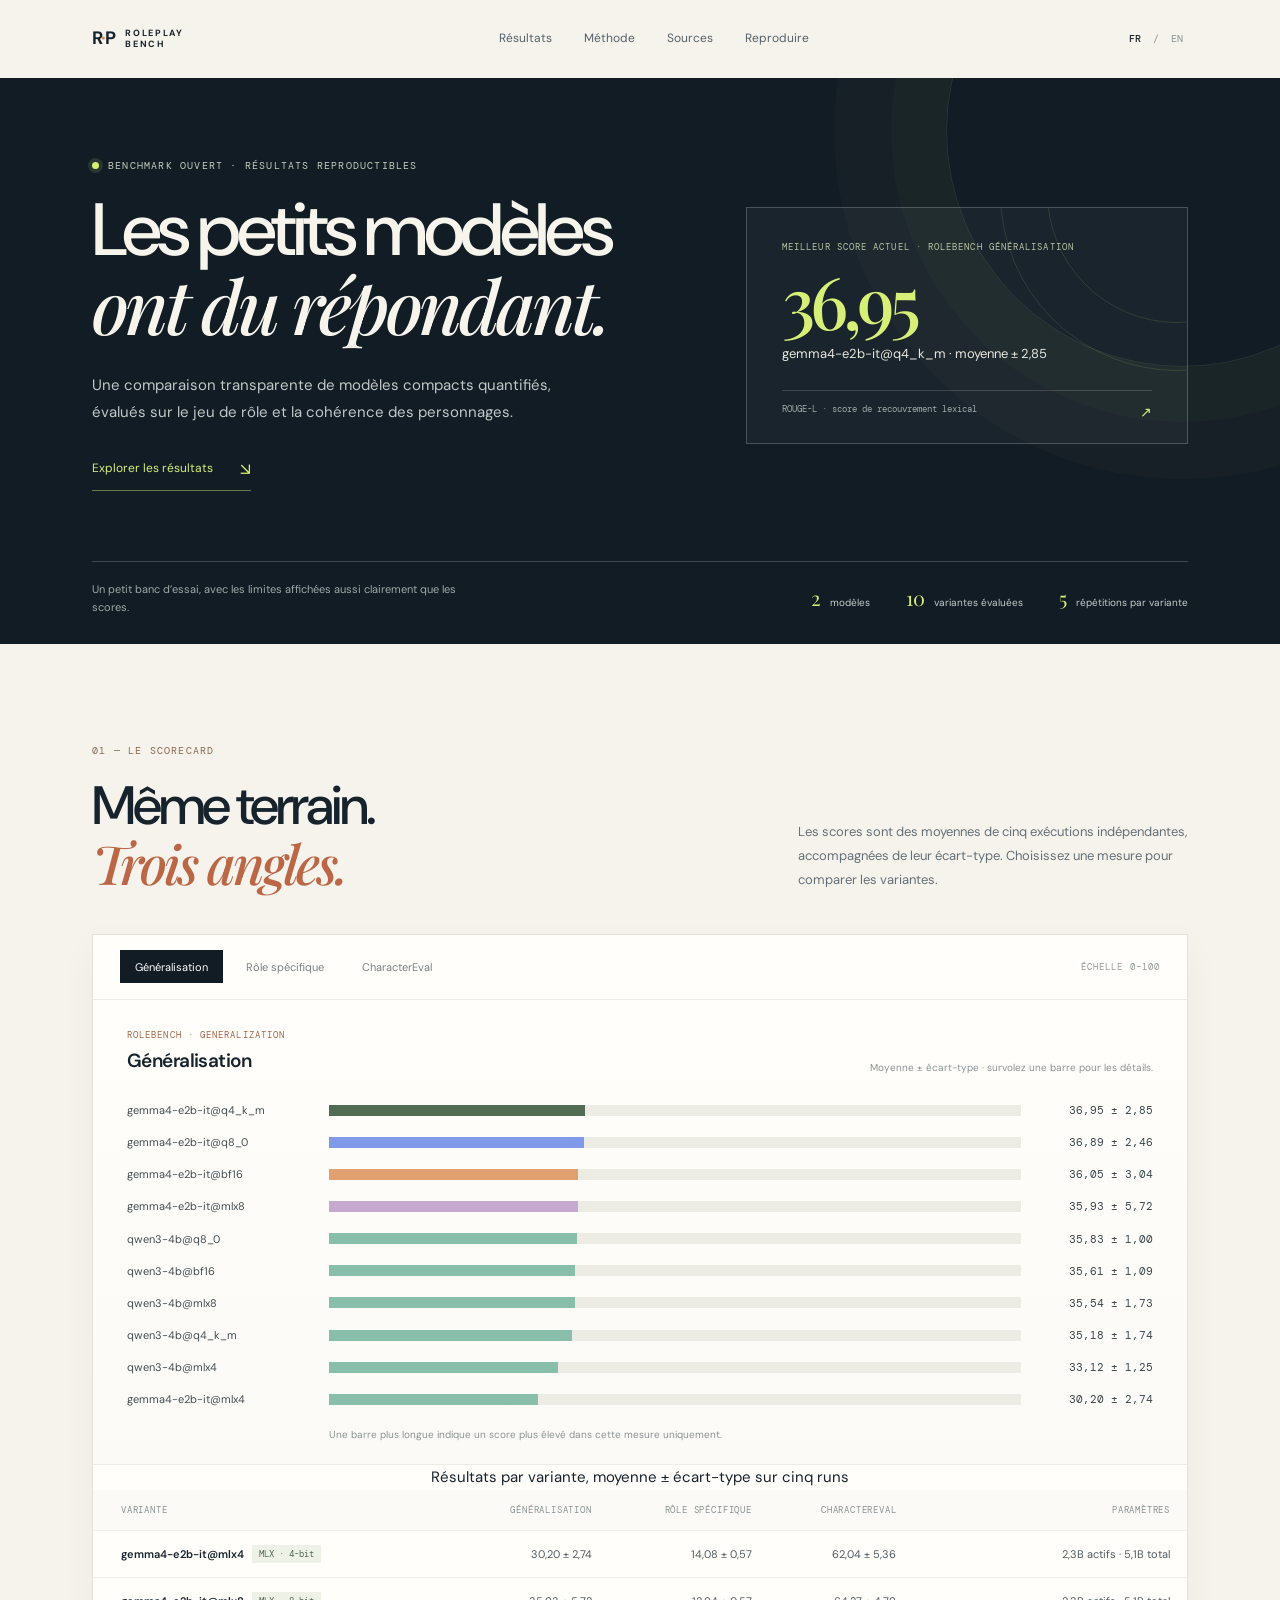
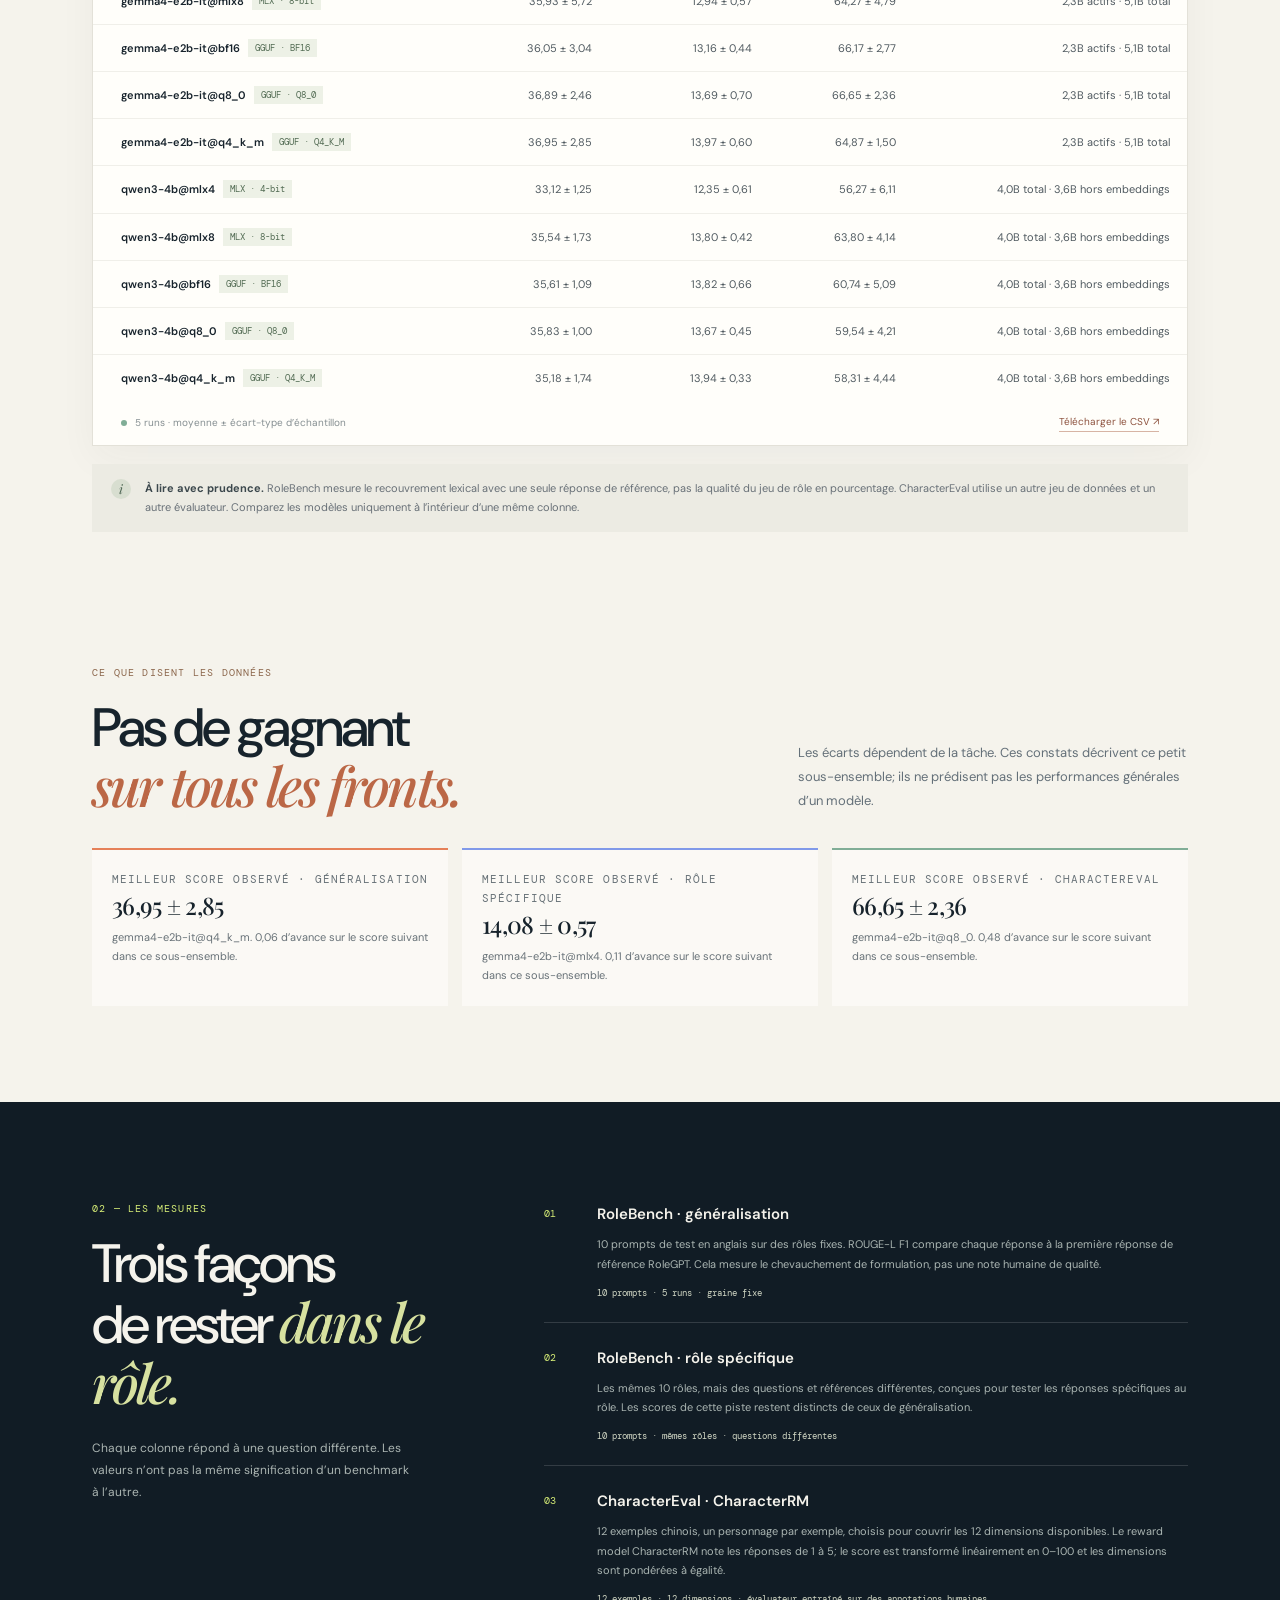
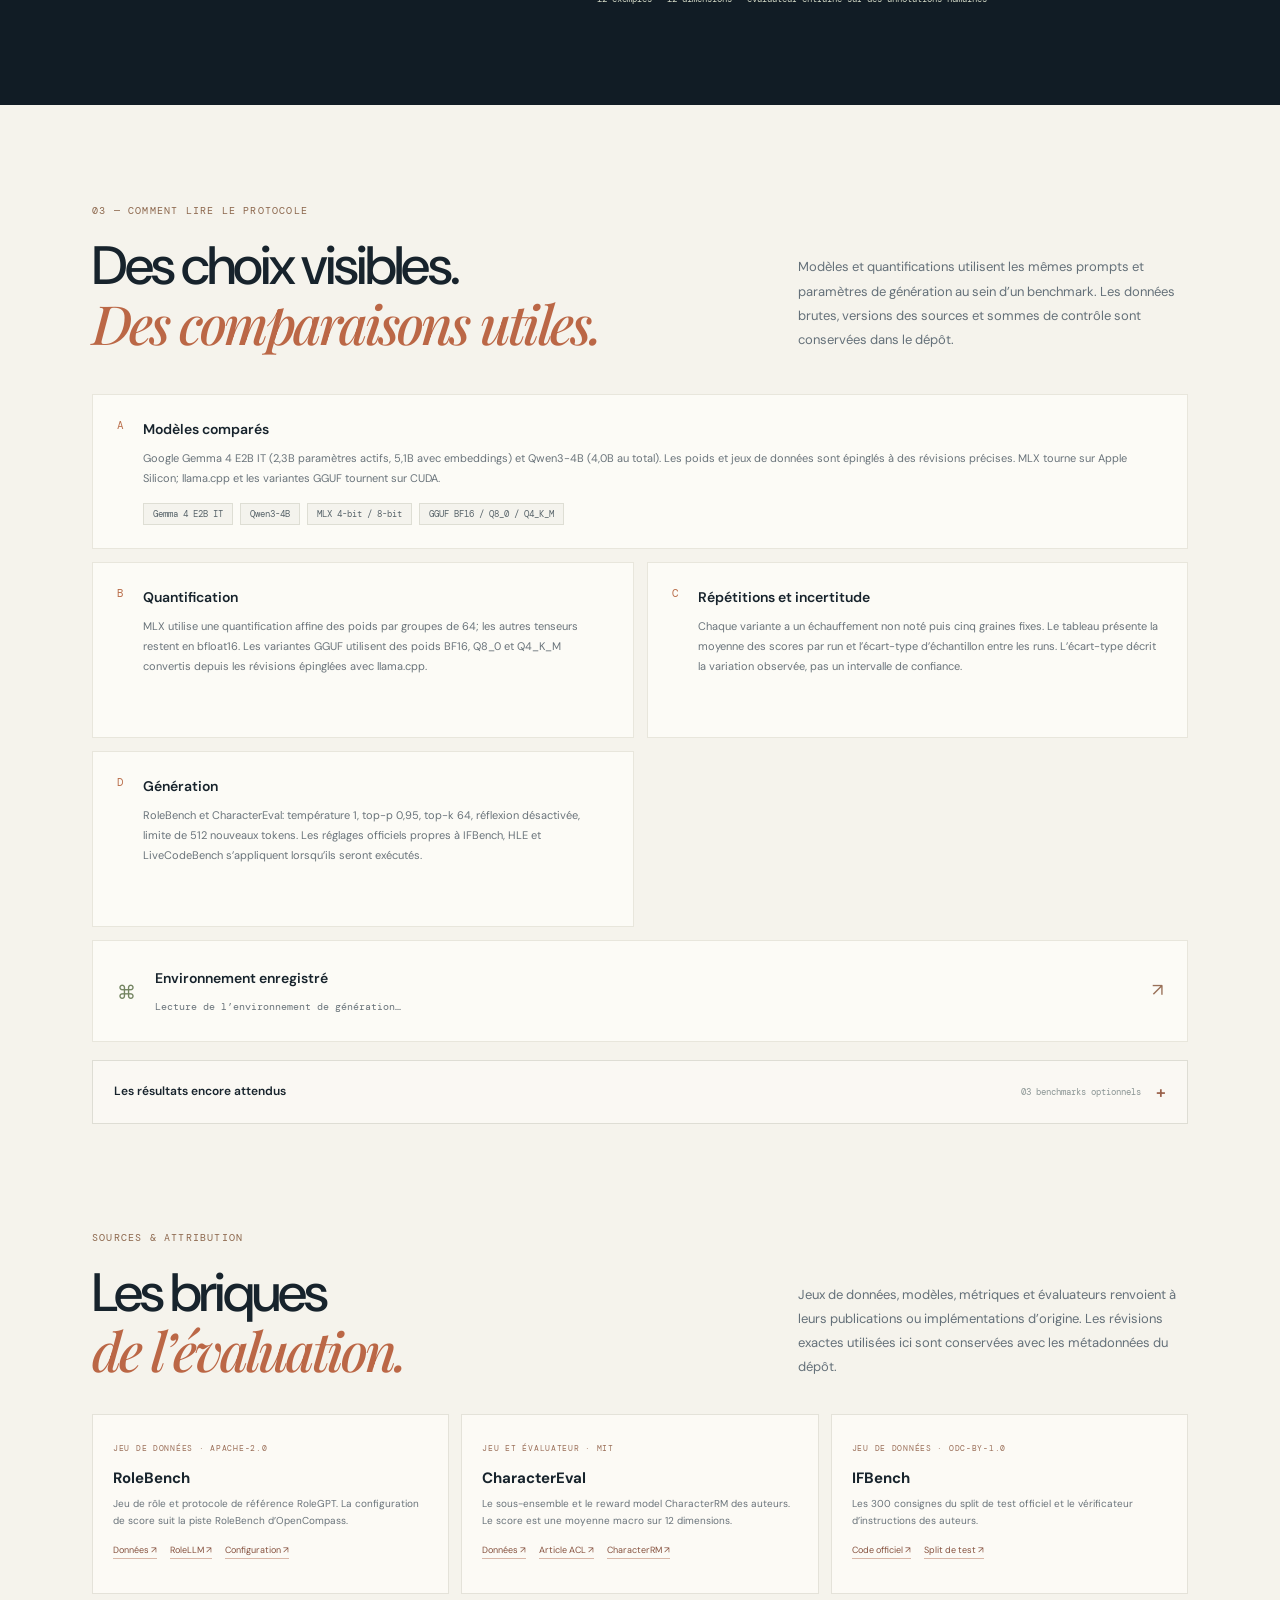
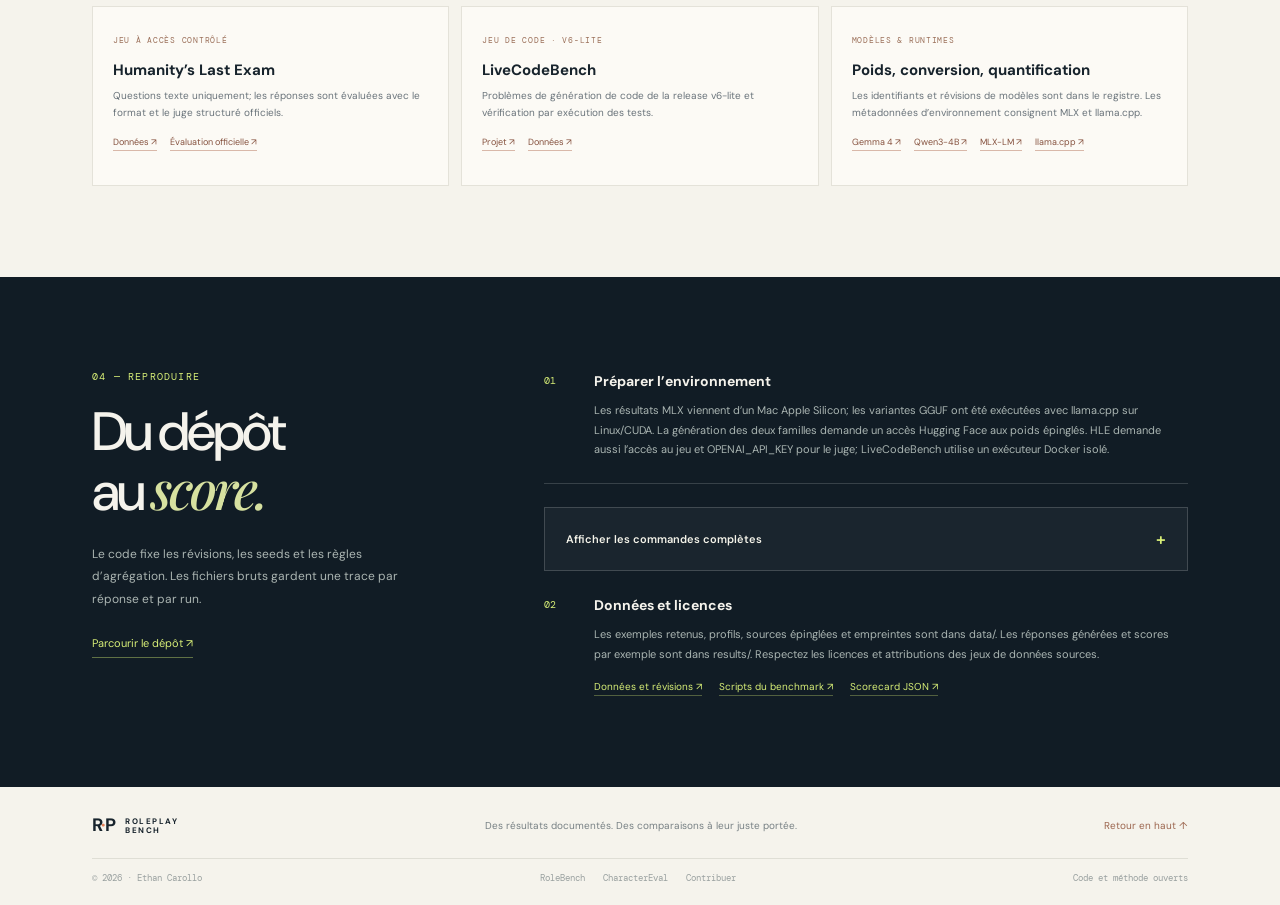
==== commit 1d1efaee: "feat(bench): add GGUF evaluation results" ====
--- a/docs/index.html
+++ b/docs/index.html
@@ -110,15 +110,15 @@
         <p class="section-intro" data-i18n="method.intro">Modèles et quantifications utilisent les mêmes prompts et paramètres de génération au sein d’un benchmark. Les données brutes, versions des sources et sommes de contrôle sont conservées dans le dépôt.</p>
       </div>
       <div class="method-grid">
-        <article class="method-card method-large"><span class="method-number">A</span><div><h3 data-i18n="method.modelsTitle">Modèles comparés</h3><p data-i18n="method.modelsBody">Google Gemma 4 E2B IT (2,3B paramètres actifs, 5,1B avec embeddings) et Qwen3-4B (4,0B au total). Les poids et jeux de données sont épinglés à des révisions précises. Les modèles sont exécutés en MLX sur Apple Silicon.</p><div class="tag-row"><span>Gemma 4 E2B IT</span><span>Qwen3-4B</span><span>MLX 4-bit / 8-bit</span></div></div></article>
-        <article class="method-card"><span class="method-number">B</span><div><h3 data-i18n="method.quantTitle">Quantification</h3><p data-i18n="method.quantBody">MLX affine, poids quantifiés par groupes de 64; les autres tenseurs restent en bfloat16. Les variantes GGUF prévues sont BF16, Q8_0 et Q4_K_M. Aucun score GGUF n’est publié tant que ses cinq runs ne sont pas complets.</p></div></article>
+        <article class="method-card method-large"><span class="method-number">A</span><div><h3 data-i18n="method.modelsTitle">Modèles comparés</h3><p data-i18n="method.modelsBody">Google Gemma 4 E2B IT (2,3B paramètres actifs, 5,1B avec embeddings) et Qwen3-4B (4,0B au total). Les poids et jeux de données sont épinglés à des révisions précises. MLX tourne sur Apple Silicon; llama.cpp et GGUF tournent sur CUDA.</p><div class="tag-row"><span>Gemma 4 E2B IT</span><span>Qwen3-4B</span><span>MLX 4-bit / 8-bit</span><span>GGUF BF16 / Q8_0 / Q4_K_M</span></div></div></article>
+        <article class="method-card"><span class="method-number">B</span><div><h3 data-i18n="method.quantTitle">Quantification</h3><p data-i18n="method.quantBody">MLX utilise une quantification affine des poids par groupes de 64; les autres tenseurs restent en bfloat16. Les fichiers GGUF BF16, Q8_0 et Q4_K_M sont convertis depuis les révisions épinglées avec llama.cpp.</p></div></article>
         <article class="method-card"><span class="method-number">C</span><div><h3 data-i18n="method.repeatsTitle">Répétitions et incertitude</h3><p data-i18n="method.repeatsBody">Chaque variante a un échauffement non noté puis cinq graines fixes. Le tableau présente la moyenne des scores par run et l’écart-type d’échantillon entre les runs. L’écart-type décrit la variation observée, pas un intervalle de confiance.</p></div></article>
         <article class="method-card"><span class="method-number">D</span><div><h3 data-i18n="method.samplingTitle">Génération</h3><p data-i18n="method.samplingBody">RoleBench et CharacterEval: température 1, top-p 0,95, top-k 64, réflexion désactivée, limite de 512 nouveaux tokens. Les réglages officiels propres à IFBench, HLE et LiveCodeBench s’appliquent lorsqu’ils seront exécutés.</p></div></article>
         <article class="method-card hardware-card"><span class="hardware-icon">⌘</span><div><h3 data-i18n="method.hardwareTitle">Environnement enregistré</h3><p id="environment-summary" data-i18n="method.hardwareLoading">Lecture de l’environnement de génération…</p></div><a href="https://github.com/EthanCarollo/roleplay-bench-results/blob/main/results/environment.json" aria-label="Environment metadata">↗</a></article>
       </div>
       <details class="pending-details">
-        <summary><span data-i18n="pending.title">Les résultats encore attendus</span><span class="summary-count">06 variantes · 03 mesures</span><span class="summary-plus">+</span></summary>
-        <div class="pending-content"><p data-i18n="pending.intro">Le scorecard inclut aussi des emplacements pour des comparaisons non terminées. Une case vide signifie qu’il n’existe pas encore cinq runs valides; elle ne vaut pas zéro.</p><div class="pending-list"><div><strong>GGUF</strong><span data-i18n="pending.gguf">BF16, Q8_0 et Q4_K_M pour chacun des deux modèles</span></div><div><strong>IFBench</strong><span data-i18n="pending.ifbench">300 consignes · exactitude « loose » officielle</span></div><div><strong>Humanity’s Last Exam</strong><span data-i18n="pending.hle">Questions texte uniquement · jeu soumis à accès contrôlé et juge officiel</span></div><div><strong>LiveCodeBench v6</strong><span data-i18n="pending.lcb">1 055 problèmes v6-lite · pass@1 vérifié par exécution</span></div></div></div>
+        <summary><span data-i18n="pending.title">Les résultats encore attendus</span><span class="summary-count" data-i18n="pending.count">03 benchmarks optionnels</span><span class="summary-plus">+</span></summary>
+        <div class="pending-content"><p data-i18n="pending.intro">Ces trois benchmarks supplémentaires restent à exécuter. Une case vide signifie qu’il n’existe pas encore cinq runs valides; elle ne vaut pas zéro.</p><div class="pending-list"><div><strong>IFBench</strong><span data-i18n="pending.ifbench">300 consignes · exactitude « loose » officielle</span></div><div><strong>Humanity’s Last Exam</strong><span data-i18n="pending.hle">Questions texte uniquement · jeu soumis à accès contrôlé et juge officiel</span></div><div><strong>LiveCodeBench v6</strong><span data-i18n="pending.lcb">1 055 problèmes v6-lite · pass@1 vérifié par exécution</span></div></div></div>
       </details>
     </section>
 
@@ -166,6 +166,15 @@
   done
 done
 
+# GGUF variants (Linux with CUDA)
+.venv/bin/pip install -r requirements-gguf.txt
+git clone https://github.com/ggml-org/llama.cpp.git "$HOME/.cache/roleplay-bench/llama.cpp"
+git -C "$HOME/.cache/roleplay-bench/llama.cpp" checkout 529ac893e754e95a50469b2122f5efe28dfc08a0
+cmake -S "$HOME/.cache/roleplay-bench/llama.cpp" -B "$HOME/.cache/roleplay-bench/llama.cpp/build" -DGGML_CUDA=ON -DCMAKE_BUILD_TYPE=Release
+cmake --build "$HOME/.cache/roleplay-bench/llama.cpp/build" -j 4 --target llama-server llama-quantize
+.venv/bin/python scripts/convert_gguf_models.py
+.venv/bin/python scripts/run_gguf_benchmarks.py
+
 # HLE's official structured-answer judge (makes API requests).
 for model in gemma4_e2b_it qwen3_4b; do
   for bits in 4 8; do
@@ -186,7 +195,9 @@
 python3 scripts/evaluate_charactereval.py \
   --profiles data/charactereval-mini/character_profiles.json \
   --offload-dir /path/to/charactereval-offload \
-  results/*_charactereval_mlx_*bit.jsonl
+  --gpu-memory 14GiB --cpu-memory 14GiB \
+  results/*_charactereval_mlx_*bit.jsonl \
+  results/*_charactereval_gguf_*.jsonl
 
 .venv/bin/python scripts/summarize.py</code></pre><p class="command-note" data-i18n="reproduce.commandNote">Le script de synthèse régénère le CSV, le JSON et la copie de données utilisée par cette page.</p></details>
           <div class="requirements-row"><span class="requirements-number">02</span><div><h3 data-i18n="reproduce.rawTitle">Données et licences</h3><p data-i18n="reproduce.rawBody">Les exemples retenus, profils, sources épinglées et empreintes sont dans data/. Les réponses générées et scores par exemple sont dans results/. Respectez les licences et attributions des jeux de données sources.</p><div class="resource-links"><a href="https://github.com/EthanCarollo/roleplay-bench-results/tree/main/data" data-i18n="reproduce.dataLink">Données et révisions ↗</a><a href="https://github.com/EthanCarollo/roleplay-bench-results/tree/main/scripts" data-i18n="reproduce.scriptsLink">Scripts du benchmark ↗</a><a href="https://github.com/EthanCarollo/roleplay-bench-results/blob/main/results/summary.json" data-i18n="reproduce.jsonLink">Scorecard JSON ↗</a></div></div></div>
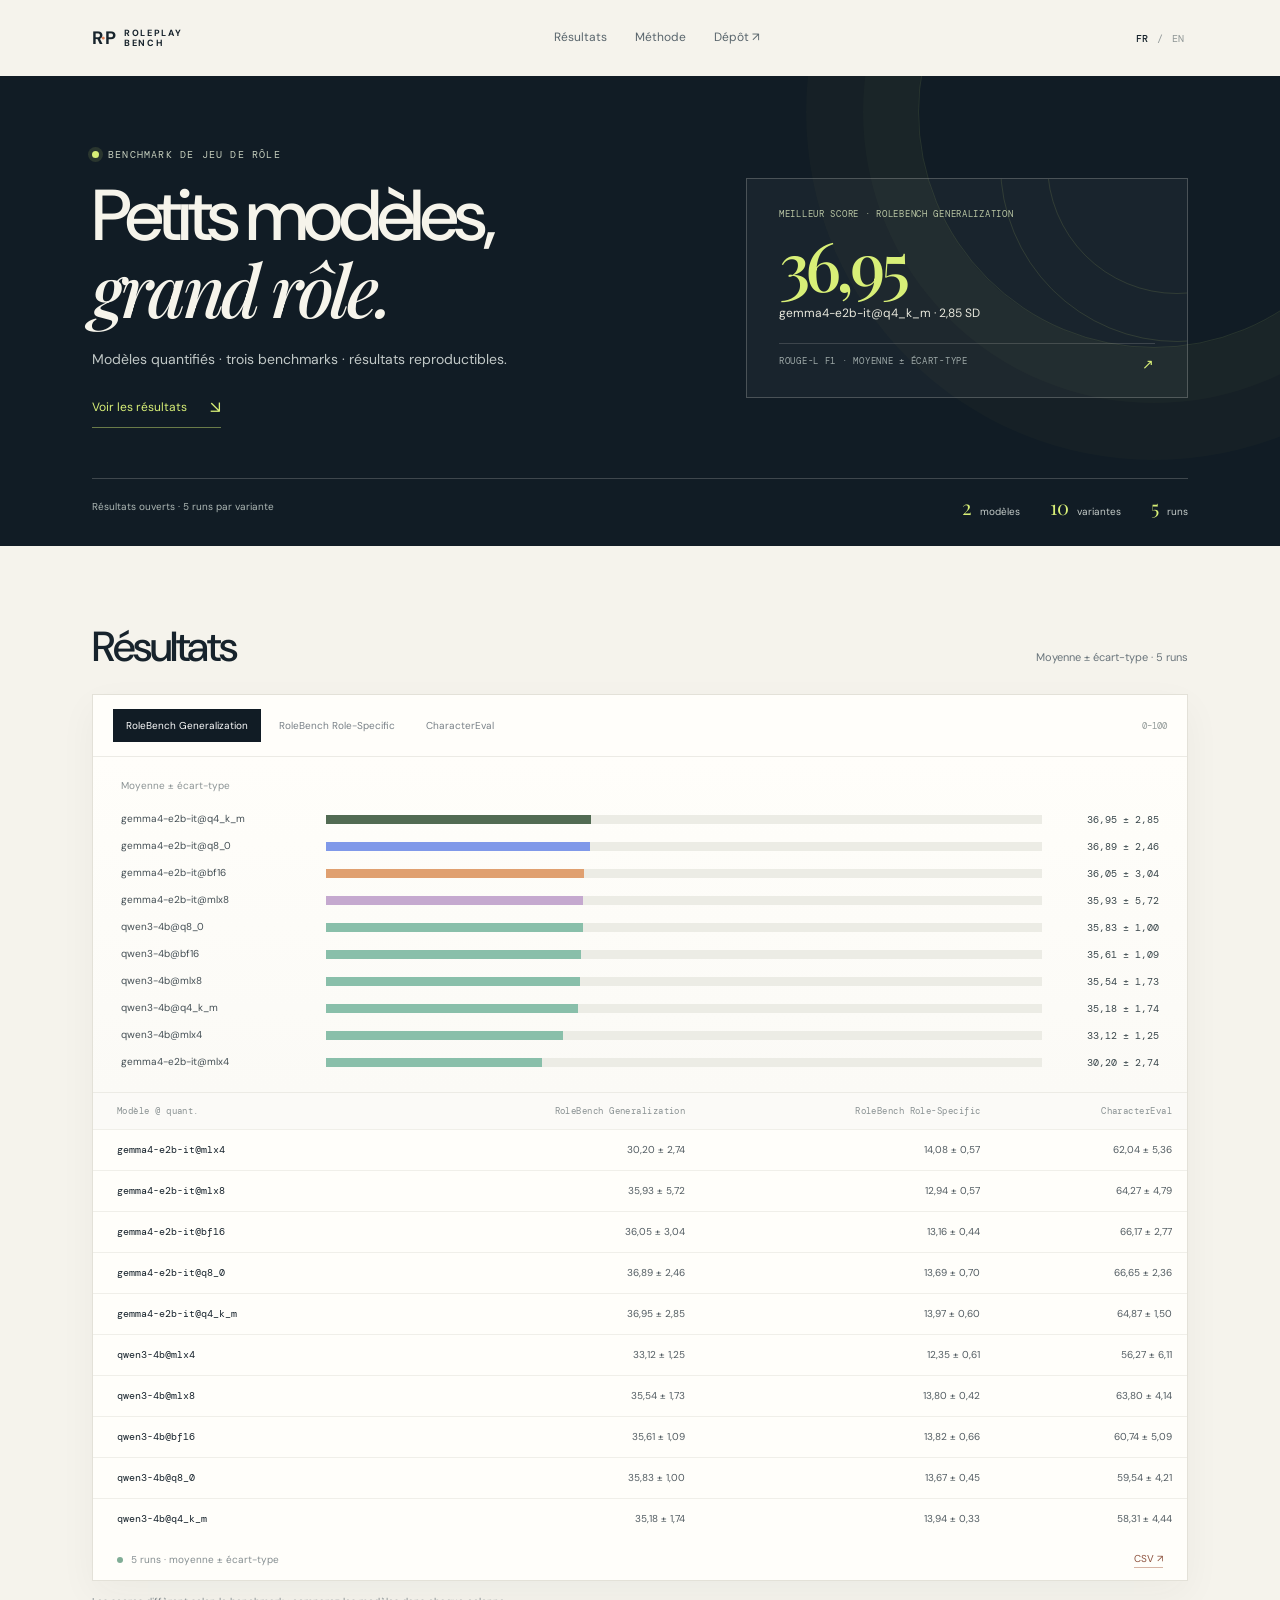
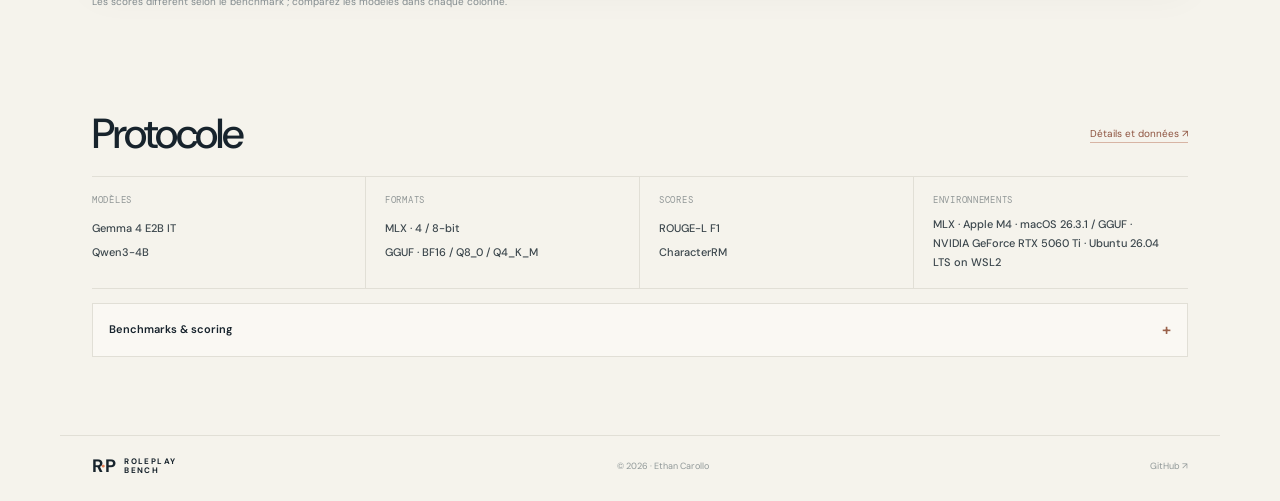
==== commit 5909ad0e: "refactor(site): simplify results page copy" ====
--- a/docs/index.html
+++ b/docs/index.html
@@ -4,8 +4,8 @@
   <meta charset="utf-8">
   <meta name="viewport" content="width=device-width, initial-scale=1">
   <meta name="theme-color" content="#111c25">
-  <meta name="description" content="A reproducible comparison of compact open-weight models on role-play benchmarks.">
-  <title>Roleplay Bench — Small models, in character</title>
+  <meta name="description" content="Compact open-weight models compared on role-play benchmarks.">
+  <title>Roleplay Bench — Results</title>
   <link rel="icon" type="image/svg+xml" href="favicon.svg">
   <link rel="stylesheet" href="styles.css">
   <script defer src="site.js"></script>
@@ -13,17 +13,14 @@
 <body>
   <a class="skip-link" href="#main" data-i18n="skip">Aller au contenu</a>
   <header class="topbar">
-    <a class="wordmark" href="#top" aria-label="Roleplay Bench home"><span class="mark">R<span>·</span>P</span><span>ROLEPLAY<br>BENCH</span></a>
+    <a class="wordmark" href="#top" aria-label="Roleplay Bench"><span class="mark">R<span>·</span>P</span><span>ROLEPLAY<br>BENCH</span></a>
     <nav class="topnav" aria-label="Navigation principale" data-i18n-aria="nav.aria">
       <a href="#results" data-i18n="nav.results">Résultats</a>
       <a href="#method" data-i18n="nav.method">Méthode</a>
-      <a href="#sources" data-i18n="nav.sources">Sources</a>
-      <a href="#reproduce" data-i18n="nav.reproduce">Reproduire</a>
+      <a href="https://github.com/EthanCarollo/quantization-bench" data-i18n="nav.repo">Dépôt ↗</a>
     </nav>
     <div class="language-switch" role="group" aria-label="Language / Langue">
-      <button type="button" data-language="fr" aria-pressed="true">FR</button>
-      <span aria-hidden="true">/</span>
-      <button type="button" data-language="en" aria-pressed="false">EN</button>
+      <button type="button" data-language="fr" aria-pressed="true">FR</button><span aria-hidden="true">/</span><button type="button" data-language="en" aria-pressed="false">EN</button>
     </div>
   </header>
 
@@ -31,184 +28,88 @@
     <section class="hero" id="top">
       <div class="hero-grid">
         <div class="hero-copy">
-          <p class="eyebrow"><span class="pulse"></span><span data-i18n="hero.eyebrow">BENCHMARK OUVERT · RÉSULTATS REPRODUCTIBLES</span></p>
-          <h1 data-i18n="hero.title">Les petits modèles<br><em>ont du répondant.</em></h1>
-          <p class="hero-lede" data-i18n="hero.lede">Une comparaison transparente de modèles compacts quantifiés, évalués sur le jeu de rôle et la cohérence des personnages.</p>
-          <a class="hero-link" href="#results"><span data-i18n="hero.cta">Explorer les résultats</span><span aria-hidden="true">↘</span></a>
+          <p class="eyebrow"><span class="pulse"></span><span data-i18n="hero.eyebrow">ROLE-PLAY MODEL BENCHMARK</span></p>
+          <h1 data-i18n="hero.title">Petits modèles,<br><em>grand rôle.</em></h1>
+          <p class="hero-lede" data-i18n="hero.lede">Models quantifiés, trois benchmarks, résultats reproductibles.</p>
+          <a class="hero-link" href="#results"><span data-i18n="hero.cta">Voir les résultats</span><span aria-hidden="true">↘</span></a>
         </div>
         <div class="hero-score" aria-live="polite">
           <div class="score-orbit orbit-one"></div><div class="score-orbit orbit-two"></div>
-          <p class="score-kicker" data-i18n="hero.scoreLabel">MEILLEUR SCORE ACTUEL · ROLEBENCH GÉNÉRALISATION</p>
+          <p class="score-kicker" data-i18n="hero.scoreLabel">MEILLEUR SCORE · ROLEBENCH GENERALIZATION</p>
           <strong id="hero-score-value">—</strong>
-          <p class="score-model" id="hero-score-model">Chargement…</p>
-          <div class="score-foot"><span data-i18n="hero.scoreNote">ROUGE-L · score de recouvrement lexical</span><span class="score-arrow">↗</span></div>
+          <p class="score-model" id="hero-score-model">…</p>
+          <div class="score-foot"><span data-i18n="hero.scoreNote">ROUGE-L F1 · MOYENNE ± ÉCART-TYPE</span><span class="score-arrow">↗</span></div>
         </div>
       </div>
       <div class="hero-bottom">
-        <p data-i18n="hero.note">Un petit banc d’essai, avec les limites affichées aussi clairement que les scores.</p>
+        <span class="hero-summary" data-i18n="hero.summary">Résultats ouverts · 5 runs par variante</span>
         <div class="hero-stats">
           <div><strong id="stat-models">2</strong><span data-i18n="stats.models">modèles</span></div>
-          <div><strong id="stat-variants">4</strong><span data-i18n="stats.variants">variantes évaluées</span></div>
-          <div><strong>5</strong><span data-i18n="stats.repeats">répétitions par variante</span></div>
+          <div><strong id="stat-variants">10</strong><span data-i18n="stats.variants">variantes</span></div>
+          <div><strong>5</strong><span data-i18n="stats.runs">runs</span></div>
         </div>
       </div>
     </section>
 
     <section class="section results-section" id="results">
       <div class="section-heading">
-        <div><p class="eyebrow dark-eyebrow" data-i18n="results.kicker">01 — LE SCORECARD</p><h2 data-i18n="results.title">Même terrain.<br><em>Trois angles.</em></h2></div>
-        <p class="section-intro" data-i18n="results.intro">Les scores sont des moyennes de cinq exécutions indépendantes, accompagnées de leur écart-type. Choisissez une mesure pour comparer les variantes.</p>
+        <h2 data-i18n="results.title">Résultats</h2>
+        <p class="section-intro" data-i18n="results.caption">Moyenne ± écart-type · 5 runs</p>
       </div>
       <div class="score-panel">
         <div class="panel-top">
-          <div class="metric-tabs" role="group" aria-label="Mesure à comparer" data-i18n-aria="metric.aria">
-            <button id="tab-general" class="metric-tab active" type="button" aria-controls="metric-panel" aria-pressed="true" data-metric="rolebench_generalization" data-i18n="metric.general">Généralisation</button>
-            <button id="tab-specific" class="metric-tab" type="button" aria-controls="metric-panel" aria-pressed="false" data-metric="rolebench_role_specific" data-i18n="metric.specific">Rôle spécifique</button>
-            <button id="tab-character" class="metric-tab" type="button" aria-controls="metric-panel" aria-pressed="false" data-metric="charactereval" data-i18n="metric.character">CharacterEval</button>
+          <div class="metric-tabs" role="group" aria-label="Benchmark" data-i18n-aria="metric.aria">
+            <button id="tab-general" class="metric-tab active" type="button" aria-controls="metric-panel" aria-pressed="true" data-metric="rolebench_generalization">RoleBench Generalization</button>
+            <button id="tab-specific" class="metric-tab" type="button" aria-controls="metric-panel" aria-pressed="false" data-metric="rolebench_role_specific">RoleBench Role-Specific</button>
+            <button id="tab-character" class="metric-tab" type="button" aria-controls="metric-panel" aria-pressed="false" data-metric="charactereval">CharacterEval</button>
           </div>
-          <span class="scale-label" data-i18n="results.scale">ÉCHELLE 0–100</span>
+          <span class="scale-label">0–100</span>
         </div>
         <div class="chart-area" id="metric-panel" role="region" aria-labelledby="tab-general" tabindex="0">
-          <div class="chart-heading"><div><p class="chart-overline" id="chart-overline">ROLEBENCH · GENERALISATION</p><h3 id="chart-title">Généralisation</h3></div><p class="chart-caption" data-i18n="results.chartCaption">Moyenne ± écart-type · survolez une barre pour les détails.</p></div>
+          <p class="chart-caption" data-i18n="results.chartCaption">Mean ± sample SD</p>
           <div class="bar-chart" id="bar-chart" aria-live="polite" aria-label="Comparaison des scores" data-i18n-aria="chart.aria"></div>
-          <p class="chart-footnote" data-i18n="results.chartFootnote">Une barre plus longue indique un score plus élevé dans cette mesure uniquement.</p>
         </div>
         <div class="table-wrap">
           <table>
-            <caption data-i18n="results.tableCaption">Résultats par variante, moyenne ± écart-type sur cinq runs</caption>
-            <thead><tr><th scope="col" data-i18n="table.variant">Variante</th><th scope="col" data-i18n="metric.general">Généralisation</th><th scope="col" data-i18n="metric.specific">Rôle spécifique</th><th scope="col" data-i18n="metric.character">CharacterEval</th><th scope="col" data-i18n="table.parameters">Paramètres</th></tr></thead>
+            <caption class="sr-only">Benchmark results by model and quantization</caption>
+            <thead><tr><th scope="col" data-i18n="table.model">Modèle @ quant.</th><th scope="col">RoleBench Generalization</th><th scope="col">RoleBench Role-Specific</th><th scope="col">CharacterEval</th></tr></thead>
             <tbody id="score-table"></tbody>
           </table>
         </div>
-        <div class="table-bottom"><span><span class="legend-dot"></span><span data-i18n="results.fiveRuns">5 runs · moyenne ± écart-type d’échantillon</span></span><a href="https://github.com/EthanCarollo/roleplay-bench-results/blob/main/results/summary.csv" data-i18n="results.csv">Télécharger le CSV ↗</a></div>
+        <div class="table-bottom"><span><span class="legend-dot"></span><span data-i18n="results.runs">5 runs · mean ± sample SD</span></span><a href="https://github.com/EthanCarollo/quantization-bench/blob/main/results/summary.csv" data-i18n="results.csv">CSV ↗</a></div>
       </div>
-      <div class="interpretation-note"><span class="note-mark">i</span><p data-i18n="results.warning"><strong>À lire avec prudence.</strong> RoleBench mesure le recouvrement lexical avec une seule réponse de référence, pas la qualité du jeu de rôle en pourcentage. CharacterEval utilise un autre jeu de données et un autre évaluateur. Comparez les modèles uniquement à l’intérieur d’une même colonne.</p></div>
-    </section>
-
-    <section class="section findings-section">
-      <div class="section-heading compact-heading">
-        <div><p class="eyebrow dark-eyebrow" data-i18n="findings.kicker">CE QUE DISENT LES DONNÉES</p><h2 data-i18n="findings.title">Pas de gagnant<br><em>sur tous les fronts.</em></h2></div>
-        <p class="section-intro" data-i18n="findings.intro">Les écarts dépendent de la tâche. Ces constats décrivent ce petit sous-ensemble; ils ne prédisent pas les performances générales d’un modèle.</p>
-      </div>
-      <div class="finding-grid" id="finding-grid"></div>
-    </section>
-
-    <section class="benchmarks-section" id="benchmarks">
-      <div class="section benchmark-layout">
-        <div><p class="eyebrow light-eyebrow" data-i18n="benchmarks.kicker">02 — LES MESURES</p><h2 data-i18n="benchmarks.title">Trois façons<br>de rester <em>dans le rôle.</em></h2><p class="benchmark-lede" data-i18n="benchmarks.lede">Chaque colonne répond à une question différente. Les valeurs n’ont pas la même signification d’un benchmark à l’autre.</p></div>
-        <div class="benchmark-cards">
-          <article class="benchmark-card"><span class="card-index">01</span><h3 data-i18n="bench.generalTitle">RoleBench · généralisation</h3><p data-i18n="bench.generalBody">10 prompts de test en anglais sur des rôles fixes. ROUGE-L F1 compare chaque réponse à la première réponse de référence RoleGPT. Cela mesure le chevauchement de formulation, pas une note humaine de qualité.</p><span class="card-meta" data-i18n="bench.generalMeta">10 prompts · 5 runs · graine fixe</span></article>
-          <article class="benchmark-card"><span class="card-index">02</span><h3 data-i18n="bench.specificTitle">RoleBench · rôle spécifique</h3><p data-i18n="bench.specificBody">Les mêmes 10 rôles, mais des questions et références différentes, conçues pour tester les réponses spécifiques au rôle. Les scores de cette piste restent distincts de ceux de généralisation.</p><span class="card-meta" data-i18n="bench.specificMeta">10 prompts · mêmes rôles · questions différentes</span></article>
-          <article class="benchmark-card"><span class="card-index">03</span><h3 data-i18n="bench.characterTitle">CharacterEval · CharacterRM</h3><p data-i18n="bench.characterBody">12 exemples chinois, un personnage par exemple, choisis pour couvrir les 12 dimensions disponibles. Le reward model CharacterRM note les réponses de 1 à 5; le score est transformé linéairement en 0–100 et les dimensions sont pondérées à égalité.</p><span class="card-meta" data-i18n="bench.characterMeta">12 exemples · 12 dimensions · évaluateur entraîné sur des annotations humaines</span></article>
-        </div>
-      </div>
+      <p class="result-note" data-i18n="results.note">Scores differ by benchmark; compare within each column.</p>
     </section>
 
     <section class="section method-section" id="method">
       <div class="section-heading">
-        <div><p class="eyebrow dark-eyebrow" data-i18n="method.kicker">03 — COMMENT LIRE LE PROTOCOLE</p><h2 data-i18n="method.title">Des choix visibles.<br><em>Des comparaisons utiles.</em></h2></div>
-        <p class="section-intro" data-i18n="method.intro">Modèles et quantifications utilisent les mêmes prompts et paramètres de génération au sein d’un benchmark. Les données brutes, versions des sources et sommes de contrôle sont conservées dans le dépôt.</p>
+        <h2 data-i18n="method.title">Protocole</h2>
+        <a class="text-link" href="https://github.com/EthanCarollo/quantization-bench" data-i18n="method.repo">Détails et données ↗</a>
       </div>
-      <div class="method-grid">
-        <article class="method-card method-large"><span class="method-number">A</span><div><h3 data-i18n="method.modelsTitle">Modèles comparés</h3><p data-i18n="method.modelsBody">Google Gemma 4 E2B IT (2,3B paramètres actifs, 5,1B avec embeddings) et Qwen3-4B (4,0B au total). Les poids et jeux de données sont épinglés à des révisions précises. MLX tourne sur Apple Silicon; llama.cpp et GGUF tournent sur CUDA.</p><div class="tag-row"><span>Gemma 4 E2B IT</span><span>Qwen3-4B</span><span>MLX 4-bit / 8-bit</span><span>GGUF BF16 / Q8_0 / Q4_K_M</span></div></div></article>
-        <article class="method-card"><span class="method-number">B</span><div><h3 data-i18n="method.quantTitle">Quantification</h3><p data-i18n="method.quantBody">MLX utilise une quantification affine des poids par groupes de 64; les autres tenseurs restent en bfloat16. Les fichiers GGUF BF16, Q8_0 et Q4_K_M sont convertis depuis les révisions épinglées avec llama.cpp.</p></div></article>
-        <article class="method-card"><span class="method-number">C</span><div><h3 data-i18n="method.repeatsTitle">Répétitions et incertitude</h3><p data-i18n="method.repeatsBody">Chaque variante a un échauffement non noté puis cinq graines fixes. Le tableau présente la moyenne des scores par run et l’écart-type d’échantillon entre les runs. L’écart-type décrit la variation observée, pas un intervalle de confiance.</p></div></article>
-        <article class="method-card"><span class="method-number">D</span><div><h3 data-i18n="method.samplingTitle">Génération</h3><p data-i18n="method.samplingBody">RoleBench et CharacterEval: température 1, top-p 0,95, top-k 64, réflexion désactivée, limite de 512 nouveaux tokens. Les réglages officiels propres à IFBench, HLE et LiveCodeBench s’appliquent lorsqu’ils seront exécutés.</p></div></article>
-        <article class="method-card hardware-card"><span class="hardware-icon">⌘</span><div><h3 data-i18n="method.hardwareTitle">Environnement enregistré</h3><p id="environment-summary" data-i18n="method.hardwareLoading">Lecture de l’environnement de génération…</p></div><a href="https://github.com/EthanCarollo/roleplay-bench-results/blob/main/results/environment.json" aria-label="Environment metadata">↗</a></article>
+      <div class="fact-grid">
+        <article class="fact-card"><span data-i18n="method.models">Modèles</span><strong>Gemma 4 E2B IT<br>Qwen3-4B</strong></article>
+        <article class="fact-card"><span data-i18n="method.formats">Formats</span><strong>MLX · 4 / 8-bit<br>GGUF · BF16 / Q8_0 / Q4_K_M</strong></article>
+        <article class="fact-card"><span data-i18n="method.scoring">Scores</span><strong>ROUGE-L F1<br>CharacterRM</strong></article>
+        <article class="fact-card"><span data-i18n="method.environment">Environnements</span><strong id="environment-summary">MLX · GGUF</strong></article>
       </div>
-      <details class="pending-details">
-        <summary><span data-i18n="pending.title">Les résultats encore attendus</span><span class="summary-count" data-i18n="pending.count">03 benchmarks optionnels</span><span class="summary-plus">+</span></summary>
-        <div class="pending-content"><p data-i18n="pending.intro">Ces trois benchmarks supplémentaires restent à exécuter. Une case vide signifie qu’il n’existe pas encore cinq runs valides; elle ne vaut pas zéro.</p><div class="pending-list"><div><strong>IFBench</strong><span data-i18n="pending.ifbench">300 consignes · exactitude « loose » officielle</span></div><div><strong>Humanity’s Last Exam</strong><span data-i18n="pending.hle">Questions texte uniquement · jeu soumis à accès contrôlé et juge officiel</span></div><div><strong>LiveCodeBench v6</strong><span data-i18n="pending.lcb">1 055 problèmes v6-lite · pass@1 vérifié par exécution</span></div></div></div>
+      <details class="method-details">
+        <summary><span data-i18n="details.title">Benchmarks & scoring</span><span class="summary-plus">+</span></summary>
+        <div class="detail-content">
+          <p><strong>RoleBench Generalization</strong> — <span data-i18n="details.general">10 prompts · ROUGE-L F1 comparé à une référence RoleGPT.</span></p>
+          <p><strong>RoleBench Role-Specific</strong> — <span data-i18n="details.specific">10 prompts liés à un rôle · ROUGE-L F1.</span></p>
+          <p><strong>CharacterEval</strong> — <span data-i18n="details.character">12 exemples · CharacterRM · note de 1–5 ramenée à 0–100.</span></p>
+          <p data-i18n="details.protocol">5 fixed seeds · temperature 1 · top-p 0.95 · top-k 64 · 512-token limit.</p>
+          <p class="pending-note"><span data-i18n="details.pending">Not run yet:</span> IFBench · Humanity’s Last Exam · LiveCodeBench</p>
+          <div class="detail-links"><a href="https://huggingface.co/datasets/ZenMoore/RoleBench">RoleBench ↗</a><a href="https://github.com/morecry/CharacterEval">CharacterEval ↗</a><a href="https://github.com/EthanCarollo/quantization-bench/blob/main/results/summary.json">JSON ↗</a></div>
+        </div>
       </details>
-    </section>
-
-    <section class="section sources-section" id="sources">
-      <div class="section-heading compact-heading">
-        <div><p class="eyebrow dark-eyebrow" data-i18n="sources.kicker">SOURCES & ATTRIBUTION</p><h2 data-i18n="sources.title">Les briques<br><em>de l’évaluation.</em></h2></div>
-        <p class="section-intro" data-i18n="sources.intro">Jeux de données, modèles, métriques et évaluateurs renvoient à leurs publications ou implémentations d’origine. Les révisions exactes utilisées ici sont conservées avec les métadonnées du dépôt.</p>
-      </div>
-      <div class="source-grid">
-        <article class="source-card"><span class="source-kind" data-i18n="sources.dataset">JEU DE DONNÉES · APACHE-2.0</span><h3>RoleBench</h3><p data-i18n="sources.rolebench">Jeu de rôle et protocole de référence RoleGPT. La configuration de score suit la piste RoleBench d’OpenCompass.</p><div class="source-links"><a href="https://huggingface.co/datasets/ZenMoore/RoleBench" data-i18n="link.dataset">Données ↗</a><a href="https://arxiv.org/abs/2310.00746">RoleLLM ↗</a><a href="https://github.com/open-compass/opencompass/blob/main/opencompass/configs/datasets/rolebench/role_generalization_eng.py" data-i18n="link.config">Configuration ↗</a></div></article>
-        <article class="source-card"><span class="source-kind" data-i18n="sources.characterKind">JEU ET ÉVALUATEUR · MIT</span><h3>CharacterEval</h3><p data-i18n="sources.character">Le sous-ensemble et le reward model CharacterRM des auteurs. Le score est une moyenne macro sur 12 dimensions.</p><div class="source-links"><a href="https://github.com/morecry/CharacterEval" data-i18n="link.dataset">Données ↗</a><a href="https://aclanthology.org/2024.acl-long.638/" data-i18n="link.paper">Article ACL ↗</a><a href="https://huggingface.co/morecry/BaichuanCharRM">CharacterRM ↗</a></div></article>
-        <article class="source-card"><span class="source-kind" data-i18n="sources.ifbenchKind">JEU DE DONNÉES · ODC-BY-1.0</span><h3>IFBench</h3><p data-i18n="sources.ifbench">Les 300 consignes du split de test officiel et le vérificateur d’instructions des auteurs.</p><div class="source-links"><a href="https://github.com/allenai/IFBench" data-i18n="link.officialCode">Code officiel ↗</a><a href="https://huggingface.co/datasets/allenai/IFBench_test" data-i18n="link.testSplit">Split de test ↗</a></div></article>
-        <article class="source-card"><span class="source-kind" data-i18n="sources.hleKind">JEU À ACCÈS CONTRÔLÉ</span><h3>Humanity’s Last Exam</h3><p data-i18n="sources.hle">Questions texte uniquement; les réponses sont évaluées avec le format et le juge structuré officiels.</p><div class="source-links"><a href="https://huggingface.co/datasets/cais/hle" data-i18n="link.dataset">Jeu HLE ↗</a><a href="https://github.com/CenterforAI-Safety/HLE" data-i18n="link.officialEval">Évaluation officielle ↗</a></div></article>
-        <article class="source-card"><span class="source-kind" data-i18n="sources.lcbKind">JEU DE CODE · V6-LITE</span><h3>LiveCodeBench</h3><p data-i18n="sources.lcb">Problèmes de génération de code de la release v6-lite et vérification par exécution des tests.</p><div class="source-links"><a href="https://github.com/LiveCodeBench/LiveCodeBench" data-i18n="link.project">Projet ↗</a><a href="https://huggingface.co/datasets/livecodebench/code_generation_lite" data-i18n="link.dataset">Données ↗</a></div></article>
-        <article class="source-card"><span class="source-kind" data-i18n="sources.modelsKind">MODÈLES & RUNTIMES</span><h3 data-i18n="sources.modelsTitle">Poids, conversion, quantification</h3><p data-i18n="sources.models">Les identifiants et révisions de modèles sont dans le registre. Les métadonnées d’environnement consignent MLX et llama.cpp.</p><div class="source-links"><a href="https://huggingface.co/google/gemma-4-E2B-it">Gemma 4 ↗</a><a href="https://huggingface.co/Qwen/Qwen3-4B">Qwen3-4B ↗</a><a href="https://github.com/ml-explore/mlx-lm">MLX-LM ↗</a><a href="https://github.com/ggml-org/llama.cpp/tree/529ac893e754e95a50469b2122f5efe28dfc08a0">llama.cpp ↗</a></div></article>
-      </div>
-    </section>
-
-    <section class="reproduce-section" id="reproduce">
-      <div class="section reproduce-layout">
-        <div><p class="eyebrow light-eyebrow" data-i18n="reproduce.kicker">04 — REPRODUIRE</p><h2 data-i18n="reproduce.title">Du dépôt<br>au <em>score.</em></h2><p class="reproduce-lede" data-i18n="reproduce.lede">Le code fixe les révisions, les seeds et les règles d’agrégation. Les fichiers bruts gardent une trace par réponse et par run.</p><a class="text-link" href="https://github.com/EthanCarollo/roleplay-bench-results" data-i18n="reproduce.repo">Parcourir le dépôt ↗</a></div>
-        <div class="reproduce-content">
-          <div class="requirements-row"><span class="requirements-number">01</span><div><h3 data-i18n="reproduce.reqTitle">Préparer l’environnement</h3><p data-i18n="reproduce.reqBody">Génération: macOS, Apple Silicon, Python 3.13. Acceptez les conditions Gemma et définissez HF_TOKEN. HLE demande aussi l’accès au jeu et OPENAI_API_KEY pour le juge. CharacterEval se score à part sur CUDA; LiveCodeBench exécute le code dans Docker isolé.</p></div></div>
-          <details class="command-details"><summary><span data-i18n="reproduce.commands">Afficher les commandes complètes</span><span class="summary-plus">+</span></summary><pre><code>python3.13 -m venv .venv
-.venv/bin/pip install -r requirements.txt
-
-.venv/bin/python scripts/prepare_rolebench_subset.py
-.venv/bin/python scripts/prepare_charactereval_subset.py
-.venv/bin/pip install -r requirements-ifbench.txt
-.venv/bin/pip install -r requirements-hle.txt
-.venv/bin/python scripts/prepare_livecodebench.py
-
-# Accept Gemma's Hugging Face terms and provide HF_TOKEN before conversion.
-# HLE also needs gated dataset access and OPENAI_API_KEY for its judge.
-for model in gemma4_e2b_it qwen3_4b; do
-  for bits in 4 8; do
-    .venv/bin/python scripts/convert_model.py --model "$model" --bits "$bits"
-    for benchmark in rolebench_generalization rolebench_role_specific; do
-      .venv/bin/python scripts/run_benchmark.py --model "$model" --benchmark "$benchmark" --bits "$bits"
-    done
-    .venv/bin/python scripts/run_charactereval.py --model "$model" --bits "$bits"
-    .venv/bin/python scripts/run_ifbench.py --model "$model" --bits "$bits"
-    .venv/bin/python scripts/run_hle.py --model "$model" --bits "$bits"
-    .venv/bin/python scripts/run_livecodebench.py --model "$model" --bits "$bits"
-  done
-done
-
-# GGUF variants (Linux with CUDA)
-.venv/bin/pip install -r requirements-gguf.txt
-git clone https://github.com/ggml-org/llama.cpp.git "$HOME/.cache/roleplay-bench/llama.cpp"
-git -C "$HOME/.cache/roleplay-bench/llama.cpp" checkout 529ac893e754e95a50469b2122f5efe28dfc08a0
-cmake -S "$HOME/.cache/roleplay-bench/llama.cpp" -B "$HOME/.cache/roleplay-bench/llama.cpp/build" -DGGML_CUDA=ON -DCMAKE_BUILD_TYPE=Release
-cmake --build "$HOME/.cache/roleplay-bench/llama.cpp/build" -j 4 --target llama-server llama-quantize
-.venv/bin/python scripts/convert_gguf_models.py
-.venv/bin/python scripts/run_gguf_benchmarks.py
-
-# HLE's official structured-answer judge (makes API requests).
-for model in gemma4_e2b_it qwen3_4b; do
-  for bits in 4 8; do
-    .venv/bin/python scripts/evaluate_hle.py --model "$model" --bits "$bits"
-  done
-done
-
-# Build the isolated LiveCodeBench checker, then evaluate generated code.
-docker build -f docker/livecodebench/Dockerfile -t roleplay-bench-results/livecodebench-evaluator:28fef95 .
-for model in gemma4_e2b_it qwen3_4b; do
-  for bits in 4 8; do
-    .venv/bin/python scripts/evaluate_livecodebench.py --model "$model" --bits "$bits"
-  done
-done
-
-# On a CUDA host, after copying this repo and generated CharacterEval files:
-python3 -m pip install -r requirements-charactereval-evaluator.txt
-python3 scripts/evaluate_charactereval.py \
-  --profiles data/charactereval-mini/character_profiles.json \
-  --offload-dir /path/to/charactereval-offload \
-  --gpu-memory 14GiB --cpu-memory 14GiB \
-  results/*_charactereval_mlx_*bit.jsonl \
-  results/*_charactereval_gguf_*.jsonl
-
-.venv/bin/python scripts/summarize.py</code></pre><p class="command-note" data-i18n="reproduce.commandNote">Le script de synthèse régénère le CSV, le JSON et la copie de données utilisée par cette page.</p></details>
-          <div class="requirements-row"><span class="requirements-number">02</span><div><h3 data-i18n="reproduce.rawTitle">Données et licences</h3><p data-i18n="reproduce.rawBody">Les exemples retenus, profils, sources épinglées et empreintes sont dans data/. Les réponses générées et scores par exemple sont dans results/. Respectez les licences et attributions des jeux de données sources.</p><div class="resource-links"><a href="https://github.com/EthanCarollo/roleplay-bench-results/tree/main/data" data-i18n="reproduce.dataLink">Données et révisions ↗</a><a href="https://github.com/EthanCarollo/roleplay-bench-results/tree/main/scripts" data-i18n="reproduce.scriptsLink">Scripts du benchmark ↗</a><a href="https://github.com/EthanCarollo/roleplay-bench-results/blob/main/results/summary.json" data-i18n="reproduce.jsonLink">Scorecard JSON ↗</a></div></div></div>
-        </div>
-      </div>
     </section>
   </main>
 
   <footer class="footer">
-    <div class="footer-top"><a class="wordmark footer-wordmark" href="#top"><span class="mark">R<span>·</span>P</span><span>ROLEPLAY<br>BENCH</span></a><p data-i18n="footer.note">Des résultats documentés. Des comparaisons à leur juste portée.</p><a class="footer-up" href="#top" data-i18n="footer.top">Retour en haut ↑</a></div>
-    <div class="footer-bottom"><span>© 2026 · Ethan Carollo</span><div><a href="https://huggingface.co/datasets/ZenMoore/RoleBench">RoleBench</a><a href="https://github.com/morecry/CharacterEval">CharacterEval</a><a href="https://github.com/EthanCarollo/roleplay-bench-results/blob/main/CONTRIBUTING.md" data-i18n="footer.contributing">Contribuer</a></div><span data-i18n="footer.open">Code et méthode ouverts</span></div>
+    <a class="wordmark footer-wordmark" href="#top"><span class="mark">R<span>·</span>P</span><span>ROLEPLAY<br>BENCH</span></a>
+    <span>© 2026 · Ethan Carollo</span>
+    <a href="https://github.com/EthanCarollo/quantization-bench">GitHub ↗</a>
   </footer>
 </body>
 </html>
--- a/docs/styles.css
+++ b/docs/styles.css
@@ -1,1200 +1,299 @@
 @import url('https://fonts.googleapis.com/css2?family=DM+Mono:wght@400;500&family=DM+Sans:wght@400;500;600;700&family=Playfair+Display:ital,wght@0,500;0,600;1,500;1,600&display=swap');
 
-
 :root {
-  --ink:#17232c;
-  --muted:#65717a;
-  --paper:#f5f3ec;
-  --white:#fffefa;
-  --navy:#111c25;
-  --line:#deded5;
-  --lime:#d8ef77;
-  --orange:#e58058;
-  --blue:#8099e9;
-  --mint:#89bfaa;
-  --mono:"DM Mono",ui-monospace,SFMono-Regular,monospace;
-  --sans:"DM Sans",Inter,system-ui,-apple-system,"Segoe UI",sans-serif;
-  --serif:"Playfair Display",Georgia,serif;
-  --wrap:1160px
-}
-
-* {
-  box-sizing:border-box
-}
-html {
-  scroll-behavior:smooth;
-  scroll-padding-top:88px
-}
+  --ink: #17232c;
+  --muted: #69747b;
+  --paper: #f5f3ec;
+  --white: #fffefa;
+  --navy: #111c25;
+  --line: #e1dfd6;
+  --lime: #d8ef77;
+  --orange: #e58058;
+  --mint: #89bfaa;
+  --mono: "DM Mono", ui-monospace, SFMono-Regular, monospace;
+  --sans: "DM Sans", Inter, system-ui, -apple-system, "Segoe UI", sans-serif;
+  --serif: "Playfair Display", Georgia, serif;
+  --wrap: 1160px;
+}
+
+* { box-sizing: border-box; }
+html { scroll-behavior: smooth; scroll-padding-top: 80px; }
 body {
-  margin:0;
-  background:var(--paper);
-  color:var(--ink);
-  font-family:var(--sans);
-  font-size:15px;
-  line-height:1.65;
-  -webkit-font-smoothing:antialiased
-}
-a {
-  color:inherit;
-  text-decoration:none
-}
-button {
-  font:inherit
+  margin: 0;
+  background: var(--paper);
+  color: var(--ink);
+  font: 15px/1.6 var(--sans);
+  -webkit-font-smoothing: antialiased;
+}
+a { color: inherit; text-decoration: none; }
+button { font: inherit; }
+a:focus-visible, button:focus-visible, summary:focus-visible, [tabindex]:focus-visible {
+  outline: 2px solid #829d36;
+  outline-offset: 3px;
 }
 .skip-link {
-  position:absolute;
-  left:-999px;
-  top:8px;
-  z-index:20;
-  background:var(--lime);
-  padding:8px 14px
-}
-.skip-link:focus {
-  left:8px
-}
+  position: absolute;
+  z-index: 10;
+  top: 8px;
+  left: -999px;
+  padding: 8px 14px;
+  background: var(--lime);
+}
+.skip-link:focus { left: 8px; }
 .topbar {
-  height:78px;
-  max-width:var(--wrap);
-  padding:0 32px;
-  margin:auto;
-  display:flex;
-  align-items:center;
-  justify-content:space-between
+  width: min(100%, var(--wrap));
+  height: 76px;
+  padding: 0 32px;
+  margin: auto;
+  display: flex;
+  align-items: center;
+  justify-content: space-between;
+  gap: 20px;
 }
 .wordmark {
-  display:flex;
-  align-items:center;
-  gap:11px;
-  font-size:9px;
-  line-height:1.2;
-  letter-spacing:.19em;
-  font-weight:700
-}
-.mark {
-  font-size:18px;
-  letter-spacing:-.09em
-}
-.mark span {
-  color:var(--orange)
-}
-.topnav {
-  display:flex;
-  align-items:center;
-  gap:32px;
-  color:#54616a;
-  font-size:12px
-}
-.topnav a:hover,.footer a:hover {
-  color:#bc613d
-}
-.language-switch {
-  display:flex;
-  align-items:center;
-  gap:7px;
-  font-family:var(--mono);
-  font-size:10px;
-  color:#8a9295
-}
+  display: inline-flex;
+  align-items: center;
+  gap: 10px;
+  flex: 0 0 auto;
+  font-size: 9px;
+  line-height: 1.15;
+  letter-spacing: .18em;
+  font-weight: 700;
+}
+.mark { font-size: 18px; letter-spacing: -.09em; }
+.mark span { color: var(--orange); }
+.topnav { display: flex; align-items: center; gap: 28px; color: #59656c; font-size: 12px; }
+.topnav a:hover, .footer a:hover { color: #b75e3b; }
+.language-switch { display: flex; align-items: center; gap: 5px; color: #909797; font: 10px var(--mono); }
 .language-switch button {
-  border:0;
-  background:none;
-  color:#8a9295;
-  font:inherit;
-  padding:7px 5px;
-  cursor:pointer
-}
-.language-switch button[aria-pressed=true] {
-  color:var(--ink);
-  font-weight:500
-}
+  padding: 7px 4px;
+  border: 0;
+  background: none;
+  color: inherit;
+  font: inherit;
+  cursor: pointer;
+}
+.language-switch button[aria-pressed="true"] { color: var(--ink); font-weight: 500; }
+
 .hero {
-  background:var(--navy);
-  color:#f6f4eb;
-  padding:70px max(32px,calc((100vw - var(--wrap))/2 + 32px)) 26px;
-  overflow:hidden;
-  position:relative
-}
-.hero:before {
-  content:"";
-  position:absolute;
-  width:470px;
-  height:470px;
-  border:1px solid rgba(216,239,119,.11);
-  border-radius:50%;
-  right:-138px;
-  top:-183px;
-  box-shadow:0 0 0 55px rgba(216,239,119,.025),0 0 0 112px rgba(216,239,119,.02)
-}
+  position: relative;
+  overflow: hidden;
+  padding: 58px max(32px, calc((100vw - var(--wrap)) / 2 + 32px)) 24px;
+  background: var(--navy);
+  color: #f6f4eb;
+}
+.hero::before {
+  position: absolute;
+  top: -200px;
+  right: -110px;
+  width: 470px;
+  height: 470px;
+  border: 1px solid rgba(216, 239, 119, .11);
+  border-radius: 50%;
+  box-shadow: 0 0 0 55px rgba(216, 239, 119, .025), 0 0 0 112px rgba(216, 239, 119, .02);
+  content: "";
+}
+.hero-grid, .hero-bottom { position: relative; max-width: 1096px; margin: 0 auto; }
 .hero-grid {
-  max-width:1096px;
-  margin:0 auto;
-  display:grid;
-  grid-template-columns:1.15fr .85fr;
-  align-items:center;
-  gap:56px;
-  min-height:354px
-}
-.eyebrow {
-  margin:0 0 21px;
-  font:10px var(--mono);
-  letter-spacing:.12em
-}
-.hero .eyebrow {
-  color:#c5cebd
-}
+  min-height: 308px;
+  display: grid;
+  grid-template-columns: 1.15fr .85fr;
+  align-items: center;
+  gap: 56px;
+}
+.eyebrow { margin: 0 0 19px; font: 10px var(--mono); letter-spacing: .12em; }
+.hero .eyebrow { color: #c5cebd; }
 .pulse {
-  width:7px;
-  height:7px;
-  border-radius:50%;
-  background:var(--lime);
-  display:inline-block;
-  margin:0 9px 0 0;
-  box-shadow:0 0 0 4px rgba(216,239,119,.12)
-}
-h1,h2,h3,p {
-  margin-top:0
-}
+  display: inline-block;
+  width: 7px;
+  height: 7px;
+  margin-right: 9px;
+  border-radius: 50%;
+  background: var(--lime);
+  box-shadow: 0 0 0 4px rgba(216, 239, 119, .12);
+}
+h1, h2, h3, p { margin-top: 0; }
 .hero h1 {
-  font-size:clamp(46px,6vw,74px);
-  line-height:1.01;
-  letter-spacing:-.06em;
-  margin:0 0 24px;
-  font-weight:500
-}
-.hero h1 em,h2 em {
-  font-family:var(--serif);
-  font-weight:500;
-  letter-spacing:-.055em
-}
-.hero-lede {
-  max-width:480px;
-  color:#c1c8c7;
-  font-size:15px;
-  line-height:1.8;
-  margin:0
-}
+  margin: 0 0 18px;
+  font-size: clamp(48px, 6vw, 72px);
+  font-weight: 500;
+  line-height: 1;
+  letter-spacing: -.06em;
+}
+.hero h1 em, h2 em { font-family: var(--serif); font-weight: 500; letter-spacing: -.055em; }
+.hero-lede { margin: 0; color: #c1c8c7; font-size: 14px; }
 .hero-link {
-  display:inline-flex;
-  gap:27px;
-  align-items:center;
-  margin-top:29px;
-  color:var(--lime);
-  font-size:12px;
-  border-bottom:1px solid rgba(216,239,119,.45);
-  padding:0 0 7px
-}
-.hero-link span:last-child {
-  font-size:17px
-}
+  display: inline-flex;
+  align-items: center;
+  gap: 23px;
+  margin-top: 23px;
+  padding-bottom: 6px;
+  border-bottom: 1px solid rgba(216, 239, 119, .45);
+  color: var(--lime);
+  font-size: 12px;
+}
+.hero-link span:last-child { font-size: 17px; }
 .hero-score {
-  position:relative;
-  border:1px solid rgba(245,243,236,.22);
-  padding:33px 35px 20px;
-  min-height:237px;
-  background:rgba(255,255,255,.035);
-  overflow:hidden
-}
-.score-orbit {
-  position:absolute;
-  border:1px solid rgba(216,239,119,.12);
-  border-radius:50%;
-  pointer-events:none
-}
-.orbit-one {
-  height:260px;
-  width:260px;
-  right:-120px;
-  top:-145px
-}
-.orbit-two {
-  height:355px;
-  width:355px;
-  right:-168px;
-  top:-192px
-}
-.score-kicker,.chart-overline {
-  font:9px var(--mono);
-  letter-spacing:.12em;
-  color:#b9c6a4;
-  margin:0 0 8px
-}
+  position: relative;
+  min-height: 220px;
+  overflow: hidden;
+  padding: 29px 32px 18px;
+  border: 1px solid rgba(245, 243, 236, .22);
+  background: rgba(255, 255, 255, .035);
+}
+.score-orbit { position: absolute; border: 1px solid rgba(216, 239, 119, .12); border-radius: 50%; pointer-events: none; }
+.orbit-one { top: -145px; right: -120px; width: 260px; height: 260px; }
+.orbit-two { top: -192px; right: -168px; width: 355px; height: 355px; }
+.score-kicker, .score-foot {
+  position: relative;
+  font: 9px var(--mono);
+  letter-spacing: .08em;
+}
+.score-kicker { margin: 0 0 8px; color: #b9c6a4; }
 .hero-score strong {
-  display:block;
-  font:500 72px/.98 var(--serif);
-  letter-spacing:-.07em;
-  color:var(--lime);
-  margin:12px 0 8px
-}
-.score-model {
-  font-size:13px;
-  color:#e8e8dd;
-  margin:0 0 26px
-}
-.score-foot {
-  border-top:1px solid rgba(245,243,236,.16);
-  padding-top:12px;
-  display:flex;
-  justify-content:space-between;
-  color:#9ea9a8;
-  font:9px var(--mono);
-  position:relative
-}
-.score-arrow {
-  font-size:14px;
-  color:var(--lime)
-}
+  display: block;
+  margin: 11px 0 6px;
+  color: var(--lime);
+  font: 500 68px/.98 var(--serif);
+  letter-spacing: -.07em;
+}
+.score-model { margin: 0 0 20px; color: #e8e8dd; font-size: 12px; }
+.score-foot { display: flex; justify-content: space-between; padding-top: 11px; border-top: 1px solid rgba(245, 243, 236, .16); color: #9ea9a8; }
+.score-arrow { color: var(--lime); font-size: 14px; }
 .hero-bottom {
-  max-width:1096px;
-  margin:59px auto 0;
-  padding:18px 0 2px;
-  border-top:1px solid rgba(245,243,236,.2);
-  display:flex;
-  align-items:center;
-  justify-content:space-between;
-  gap:25px
-}
-.hero-bottom>p {
-  max-width:370px;
-  margin:0;
-  color:#9fa9a8;
-  font-size:11px
-}
-.hero-stats {
-  display:flex;
-  gap:36px
-}
-.hero-stats div {
-  display:flex;
-  align-items:baseline;
-  gap:9px
-}
-.hero-stats strong {
-  font:20px var(--serif);
-  color:var(--lime)
-}
-.hero-stats span {
-  font-size:10px;
-  color:#c6cdca
-}
-.section {
-  max-width:var(--wrap);
-  padding:100px 32px;
-  margin:0 auto
-}
-.section-heading {
-  display:flex;
-  align-items:end;
-  justify-content:space-between;
-  gap:54px;
-  margin-bottom:38px
-}
-.dark-eyebrow {
-  color:#8c674d
-}
-.section-heading h2,.benchmark-layout h2,.reproduce-layout h2 {
-  font-size:clamp(36px,4.5vw,54px);
-  font-weight:500;
-  letter-spacing:-.055em;
-  line-height:1.05;
-  margin:0
-}
-.section-heading h2 em,.method-section h2 em {
-  color:#bb6746
-}
-.section-intro {
-  max-width:390px;
-  color:#647079;
-  font-size:13px;
-  line-height:1.85;
-  margin:0 0 4px
-}
-.score-panel {
-  background:var(--white);
-  border:1px solid #e3e1d8;
-  box-shadow:0 13px 36px rgba(36,43,44,.045)
-}
-.panel-top {
-  height:65px;
-  padding:0 27px;
-  border-bottom:1px solid #ecebe5;
-  display:flex;
-  justify-content:space-between;
-  align-items:center
-}
-.metric-tabs {
-  display:flex;
-  gap:8px;
-  height:100%;
-  align-items:center
-}
+  display: flex;
+  align-items: center;
+  justify-content: space-between;
+  gap: 24px;
+  margin-top: 36px;
+  padding: 14px 0 2px;
+  border-top: 1px solid rgba(245, 243, 236, .2);
+}
+.hero-summary { color: #aeb8b5; font-size: 10px; }
+.hero-stats { display: flex; gap: 30px; }
+.hero-stats div { display: flex; align-items: baseline; gap: 8px; }
+.hero-stats strong { color: var(--lime); font: 20px var(--serif); }
+.hero-stats span { color: #c6cdca; font-size: 10px; }
+
+.section { width: min(100%, var(--wrap)); margin: 0 auto; padding: 78px 32px; }
+.section-heading { display: flex; align-items: baseline; justify-content: space-between; gap: 24px; margin-bottom: 24px; }
+.section-heading h2 { margin: 0; font-size: clamp(30px, 4vw, 42px); font-weight: 500; line-height: 1.1; letter-spacing: -.05em; }
+.section-intro { margin: 0; color: var(--muted); font-size: 11px; }
+.score-panel { border: 1px solid #e3e1d8; background: var(--white); box-shadow: 0 13px 36px rgba(36, 43, 44, .045); }
+.panel-top { min-height: 62px; padding: 9px 20px; border-bottom: 1px solid #ecebe5; display: flex; align-items: center; justify-content: space-between; gap: 15px; }
+.metric-tabs { display: flex; align-items: center; gap: 5px; }
 .metric-tab {
-  height:33px;
-  padding:0 14px;
-  border:1px solid transparent;
-  background:transparent;
-  color:#788087;
-  font-size:11px;
-  cursor:pointer
-}
-.metric-tab:hover {
-  color:var(--ink)
-}
-.metric-tab.active {
-  background:var(--navy);
-  color:#fff;
-  border-color:var(--navy)
-}
-.scale-label {
-  font:9px var(--mono);
-  letter-spacing:.12em;
-  color:#929a98
-}
-.chart-area {
-  padding:29px 34px 20px;
-  background:linear-gradient(180deg,#fffefa,#fbfaf6)
-}
-.chart-heading {
-  display:flex;
-  align-items:end;
-  justify-content:space-between;
-  margin-bottom:25px
-}
-.chart-heading .chart-overline {
-  color:#a16549;
-  margin-bottom:4px
-}
-.chart-heading h3 {
-  font-size:19px;
-  letter-spacing:-.03em;
-  margin:0;
-  font-weight:600
-}
-.chart-caption,.chart-footnote {
-  margin:0;
-  color:#8b9394;
-  font-size:10px
-}
-.bar-chart {
-  display:grid;
-  gap:14px
-}
-.bar-row {
-  display:grid;
-  grid-template-columns:185px minmax(120px,1fr) 115px;
-  align-items:center;
-  gap:17px
-}
-.bar-label {
-  font-size:11px;
-  color:#424d53;
-  white-space:nowrap;
-  overflow:hidden;
-  text-overflow:ellipsis
-}
-.bar-track {
-  height:11px;
-  background:#ecece5;
-  position:relative
-}
-.bar-fill {
-  height:100%;
-  width:0;
-  background:var(--mint);
-  transition:width .55s cubic-bezier(.2,.8,.2,1);
-  position:relative
-}
-.bar-row:nth-child(2) .bar-fill {
-  background:var(--blue)
-}
-.bar-row:nth-child(3) .bar-fill {
-  background:#e0a070
-}
-.bar-row:nth-child(4) .bar-fill {
-  background:#c5a9cf
-}
-.bar-row.is-best .bar-fill {
-  background:#526b53
-}
-.bar-row:nth-child(2).is-best .bar-fill {
-  background:#526b53
-}
-.bar-row:nth-child(3).is-best .bar-fill {
-  background:#526b53
-}
-.bar-row:nth-child(4).is-best .bar-fill {
-  background:#526b53
-}
-.bar-value {
-  text-align:right;
-  font:11px var(--mono);
-  font-variant-numeric:tabular-nums;
-  color:#39464b;
-  white-space:nowrap
-}
-.chart-footnote {
-  margin:19px 0 0 202px
-}
-.table-wrap {
-  overflow-x:auto;
-  border-top:1px solid #ecebe5
-}
-.table-wrap table {
-  width:100%;
-  border-collapse:collapse;
-  min-width:690px
-}
-.table-wrap th {
-  text-align:left;
-  padding:14px 17px;
-  color:#8a9293;
-  font:9px var(--mono);
-  text-transform:uppercase;
-  letter-spacing:.09em;
-  background:#fbfaf7
-}
-.table-wrap th:first-child,.table-wrap td:first-child {
-  padding-left:28px
-}
-.table-wrap th:not(:first-child),.table-wrap td:not(:first-child) {
-  text-align:right
-}
-.table-wrap td {
-  padding:14px 17px;
-  border-top:1px solid #f0efe9;
-  font-size:11px;
-  color:#505a60;
-  font-variant-numeric:tabular-nums
-}
-.table-wrap tbody tr:hover {
-  background:#faf9f4
-}
-.model-cell {
-  display:flex;
-  align-items:center;
-  gap:8px;
-  white-space:nowrap
-}
-.model-chip {
-  display:inline-block;
-  padding:3px 7px;
-  background:#edf1e6;
-  color:#526b53;
-  font:9px var(--mono)
-}
-.model-name {
-  color:var(--ink);
-  font-weight:600
-}
-.table-muted {
-  color:#a0a6a5!important
-}
-.table-bottom {
-  display:flex;
-  justify-content:space-between;
-  padding:13px 28px;
-  color:#858e91;
-  font-size:10px
-}
-.table-bottom>span {
-  display:flex;
-  gap:8px;
-  align-items:center
-}
-.legend-dot {
-  width:6px;
-  height:6px;
-  background:#80ad96;
-  border-radius:50%
-}
-.table-bottom a,.resource-links a {
-  color:#8d523e;
-  border-bottom:1px solid #d7b4a4
-}
-.table-bottom a:hover,.resource-links a:hover {
-  color:#b76c4b
-}
-.interpretation-note {
-  display:flex;
-  gap:14px;
-  align-items:flex-start;
-  margin-top:18px;
-  padding:15px 19px;
-  background:#ecebe3;
-  color:#687077
-}
-.interpretation-note p {
-  font-size:11px;
-  line-height:1.75;
-  margin:0
-}
-.interpretation-note strong {
-  color:#3c484d
-}
-.note-mark {
-  display:inline-flex;
-  align-items:center;
-  justify-content:center;
-  border-radius:50%;
-  background:#d8ded0;
-  color:#4f6754;
-  font:italic 13px var(--serif);
-  width:20px;
-  height:20px;
-  flex:0 0 20px
-}
-.findings-section {
-  padding-top:34px;
-  padding-bottom:96px
-}
-.compact-heading {
-  margin-bottom:31px
-}
-.finding-grid {
-  display:grid;
-  grid-template-columns:repeat(3,1fr);
-  gap:14px
-}
-.finding-card {
-  border-top:2px solid var(--orange);
-  padding:20px 20px 17px;
-  background:rgba(255,254,250,.63);
-  min-height:158px
-}
-.finding-card:nth-child(2) {
-  border-color:var(--blue)
-}
-.finding-card:nth-child(3) {
-  border-color:#80ad96
-}
-.finding-eyebrow {
-  color:#9a715b;
-  font:9px var(--mono);
-  letter-spacing:.1em;
-  margin-bottom:10px
-}
-.finding-card strong {
-  display:block;
-  font:500 24px var(--serif);
-  letter-spacing:-.03em;
-  margin-bottom:7px
-}
-.finding-card p {
-  color:#687278;
-  font-size:11px;
-  line-height:1.7;
-  margin:0
-}
-.benchmarks-section,.reproduce-section {
-  background:var(--navy);
-  color:#f5f3ec
-}
-.benchmark-layout,.reproduce-layout {
-  display:grid;
-  grid-template-columns:.72fr 1.28fr;
-  gap:90px;
-  align-items:start
-}
-.benchmark-layout .eyebrow,.reproduce-layout .eyebrow {
-  color:var(--lime)
-}
-.benchmark-layout h2 em,.reproduce-layout h2 em {
-  color:#d7e1a0
-}
-.benchmark-lede,.reproduce-lede {
-  max-width:320px;
-  margin:22px 0 0;
-  color:#abb5b2;
-  font-size:12px;
-  line-height:1.85
-}
-.benchmark-cards {
-  display:grid;
-  gap:0
-}
-.benchmark-card {
-  display:grid;
-  grid-template-columns:38px 1fr;
-  column-gap:15px;
-  padding:0 0 23px;
-  border-bottom:1px solid rgba(255,255,255,.14);
-  margin-bottom:23px
-}
-.benchmark-card:last-child {
-  margin:0;
-  padding:0;
-  border:0
-}
-.card-index {
-  font:10px var(--mono);
-  color:var(--lime);
-  padding-top:5px
-}
-.benchmark-card h3 {
-  font-size:15px;
-  font-weight:600;
-  margin:0 0 8px
-}
-.benchmark-card p {
-  grid-column:2;
-  margin:0;
-  color:#aab5b2;
-  font-size:11px;
-  line-height:1.8
-}
-.card-meta {
-  grid-column:2;
-  margin-top:12px;
-  color:#d2d8c5;
-  font:9px var(--mono)
-}
-.method-section {
-  padding-top:99px;
-  padding-bottom:103px
-}
-.method-grid {
-  display:grid;
-  grid-template-columns:1fr 1fr;
-  gap:13px
-}
-.method-card {
-  position:relative;
-  display:flex;
-  gap:19px;
-  min-height:176px;
-  padding:23px 24px;
-  background:rgba(255,254,250,.76);
-  border:1px solid #e8e6dc
-}
-.method-large {
-  grid-column:span 2;
-  min-height:154px
-}
-.method-number {
-  font:11px var(--mono);
-  color:#ba704d
-}
-.method-card h3 {
-  font-size:14px;
-  margin:0 0 8px;
-  font-weight:600
-}
-.method-card p {
-  font-size:11px;
-  line-height:1.8;
-  color:#69737a;
-  margin:0
-}
-.tag-row {
-  display:flex;
-  flex-wrap:wrap;
-  gap:7px;
-  margin-top:15px
-}
-.tag-row span {
-  padding:4px 9px;
-  border:1px solid #deded4;
-  background:#f4f3ed;
-  color:#58646a;
-  font:9px var(--mono)
-}
-.hardware-card {
-  grid-column:span 2;
-  min-height:102px;
-  align-items:center
-}
-.hardware-card .hardware-icon {
-  font:19px var(--serif);
-  color:#738461
-}
-.hardware-card p {
-  font-family:var(--mono);
-  font-size:10px
-}
-.hardware-card>a {
-  margin-left:auto;
-  color:#997058;
-  font-size:18px
-}
-.pending-details,.command-details {
-  margin-top:18px;
-  border:1px solid #deddd4;
-  background:rgba(255,254,250,.55)
-}
-.pending-details summary,.command-details summary {
-  list-style:none;
-  cursor:pointer;
-  display:flex;
-  align-items:center;
-  gap:15px;
-  padding:17px 21px;
-  font-size:12px;
-  font-weight:600
-}
-.pending-details summary::-webkit-details-marker,.command-details summary::-webkit-details-marker {
-  display:none
-}
-.pending-details summary>span:first-child,.command-details summary>span:first-child {
-  flex:1
-}
-.summary-count {
-  font:9px var(--mono);
-  color:#8c9695
-}
-.summary-plus {
-  font-size:17px;
-  color:#9a624b;
-  transition:transform .2s
-}
-.pending-details[open] .summary-plus,.command-details[open] .summary-plus {
-  transform:rotate(45deg)
-}
-.pending-content {
-  padding:0 21px 22px
-}
-.pending-content>p {
-  color:#69737a;
-  font-size:11px;
-  line-height:1.8;
-  margin:0 0 15px
-}
-.pending-list {
-  display:grid;
-  grid-template-columns:1fr 1fr;
-  gap:8px
-}
-.pending-list div {
-  padding:10px 12px;
-  background:#f0efe8;
-  display:flex;
-  gap:10px;
-  align-items:baseline
-}
-.pending-list strong {
-  font:9px var(--mono);
-  color:#8e5944;
-  white-space:nowrap
-}
-.pending-list span {
-  font-size:10px;
-  color:#687278
-}
-.reproduce-section {
-  padding:0 32px
-}
-.reproduce-layout {
-  padding-top:93px;
-  padding-bottom:91px
-}
-.text-link {
-  display:inline-block;
-  margin-top:24px;
-  color:var(--lime);
-  font-size:11px;
-  border-bottom:1px solid rgba(216,239,119,.4);
-  padding-bottom:5px
-}
-.requirements-row {
-  display:grid;
-  grid-template-columns:34px 1fr;
-  gap:16px;
-  padding:0 0 23px;
-  border-bottom:1px solid rgba(255,255,255,.16);
-  margin-bottom:23px
-}
-.requirements-number {
-  font:10px var(--mono);
-  color:var(--lime);
-  padding-top:4px
-}
-.requirements-row h3 {
-  font-size:14px;
-  margin:0 0 8px
-}
-.requirements-row p {
-  font-size:11px;
-  line-height:1.8;
-  color:#aab5b2;
-  margin:0
-}
-.command-details {
-  background:rgba(255,255,255,.04);
-  border-color:rgba(255,255,255,.17);
-  margin:0 0 23px
-}
-.command-details summary {
-  color:#f4f3e9;
-  font-size:11px
-}
-.command-details .summary-plus {
-  color:var(--lime)
-}
-.command-details pre {
-  margin:0 16px 16px;
-  padding:17px;
-  background:#0b141b;
-  color:#d7e1cd;
-  overflow:auto;
-  font:10px/1.8 var(--mono)
-}
-.command-note {
-  padding:0 17px 16px;
-  margin:0;
-  color:#abb5b2;
-  font-size:10px
-}
-.reproduce-content .requirements-row:last-child {
-  border:0;
-  margin:0;
-  padding:0
-}
-.resource-links {
-  display:flex;
-  gap:17px;
-  flex-wrap:wrap;
-  margin-top:14px
-}
-.resource-links a {
-  color:var(--lime);
-  border-color:rgba(216,239,119,.32);
-  font-size:10px
-}
+  min-height: 33px;
+  padding: 0 12px;
+  border: 1px solid transparent;
+  background: transparent;
+  color: #788087;
+  font-size: 10px;
+  cursor: pointer;
+}
+.metric-tab:hover { color: var(--ink); }
+.metric-tab.active { border-color: var(--navy); background: var(--navy); color: white; }
+.scale-label { flex: 0 0 auto; color: #929a98; font: 9px var(--mono); }
+.chart-area { padding: 21px 28px 22px; background: linear-gradient(180deg, #fffefa, #fbfaf6); }
+.chart-caption { margin: 0 0 17px; color: #8b9394; font-size: 10px; }
+.bar-chart { display: grid; gap: 11px; }
+.bar-row { display: grid; grid-template-columns: 190px minmax(100px, 1fr) 102px; align-items: center; gap: 15px; }
+.bar-label { overflow: hidden; color: #424d53; font-size: 10px; text-overflow: ellipsis; white-space: nowrap; }
+.bar-track { position: relative; height: 9px; background: #ecece5; }
+.bar-fill { width: 0; height: 100%; background: var(--mint); transition: width .5s ease; }
+.bar-row:nth-child(2) .bar-fill { background: #8099e9; }
+.bar-row:nth-child(3) .bar-fill { background: #e0a070; }
+.bar-row:nth-child(4) .bar-fill { background: #c5a9cf; }
+.bar-row.is-best .bar-fill { background: #526b53; }
+.bar-value { color: #39464b; font: 10px var(--mono); font-variant-numeric: tabular-nums; text-align: right; white-space: nowrap; }
+.table-wrap { overflow-x: auto; border-top: 1px solid #ecebe5; }
+.table-wrap table { width: 100%; min-width: 750px; border-collapse: collapse; }
+.table-wrap th { padding: 12px 15px; background: #fbfaf7; color: #8a9293; font: 9px var(--mono); letter-spacing: .05em; text-align: right; }
+.table-wrap th:first-child, .table-wrap td:first-child { padding-left: 24px; text-align: left; }
+.table-wrap td { padding: 12px 15px; border-top: 1px solid #f0efe9; color: #505a60; font-size: 10px; font-variant-numeric: tabular-nums; text-align: right; white-space: nowrap; }
+.table-wrap tbody tr:hover { background: #faf9f4; }
+.model-name { color: var(--ink); font: 10px var(--mono); }
+.table-bottom { display: flex; justify-content: space-between; padding: 12px 24px; color: #858e91; font-size: 10px; }
+.table-bottom > span { display: flex; align-items: center; gap: 8px; }
+.legend-dot { width: 6px; height: 6px; border-radius: 50%; background: #80ad96; }
+.table-bottom a, .text-link, .detail-links a { color: #8d523e; border-bottom: 1px solid #d7b4a4; }
+.table-bottom a:hover, .text-link:hover, .detail-links a:hover { color: #b76c4b; }
+.result-note { margin: 13px 0 0; color: #818a8d; font-size: 10px; }
+
+.method-section { padding-top: 23px; }
+.method-section .section-heading { align-items: center; margin-bottom: 19px; }
+.text-link { font-size: 10px; white-space: nowrap; }
+.fact-grid { display: grid; grid-template-columns: repeat(4, 1fr); border-top: 1px solid var(--line); border-bottom: 1px solid var(--line); }
+.fact-card { min-height: 107px; padding: 17px 19px; border-right: 1px solid var(--line); }
+.fact-card:first-child { padding-left: 0; }
+.fact-card:last-child { border-right: 0; }
+.fact-card > span { display: block; margin-bottom: 9px; color: #919797; font: 9px var(--mono); letter-spacing: .08em; text-transform: uppercase; }
+.fact-card strong { color: #3b464c; font-size: 11px; font-weight: 500; line-height: 1.7; }
+.fact-card #environment-summary { display: block; overflow-wrap: anywhere; }
+.method-details { margin-top: 14px; border: 1px solid var(--line); background: rgba(255, 254, 250, .55); }
+.method-details summary { display: flex; align-items: center; justify-content: space-between; gap: 12px; padding: 13px 16px; cursor: pointer; font-size: 11px; font-weight: 600; list-style: none; }
+.method-details summary::-webkit-details-marker { display: none; }
+.summary-plus { color: #9a624b; font-size: 16px; transition: transform .2s; }
+.method-details[open] .summary-plus { transform: rotate(45deg); }
+.detail-content { padding: 0 16px 16px; color: #69747b; font-size: 10px; }
+.detail-content p { margin: 0 0 7px; }
+.detail-content strong { color: #39464b; }
+.detail-content .pending-note { margin-top: 13px; color: #899193; }
+.detail-links { display: flex; flex-wrap: wrap; gap: 14px; margin-top: 12px; }
+.detail-links a { font-size: 10px; }
+.sr-only { position: absolute; width: 1px; height: 1px; padding: 0; margin: -1px; overflow: hidden; clip: rect(0, 0, 0, 0); white-space: nowrap; border: 0; }
+
 .footer {
-  max-width:var(--wrap);
-  margin:auto;
-  padding:28px 32px 21px
-}
-.footer-top,.footer-bottom {
-  display:flex;
-  align-items:center;
-  justify-content:space-between;
-  gap:20px
-}
-.footer-top {
-  padding:0 0 21px;
-  border-bottom:1px solid #dfded5
-}
-.footer-wordmark {
-  font-size:8px
-}
-.footer-top>p {
-  margin:0;
-  color:#778084;
-  font-size:10px
-}
-.footer-up {
-  color:#9b654e;
-  font-size:10px
-}
-.footer-bottom {
-  padding-top:13px;
-  color:#9aa1a0;
-  font:9px var(--mono)
-}
-.footer-bottom div {
-  display:flex;
-  gap:18px
-}
-.footer-bottom a:hover {
-  color:#a35f41
-}
-
-@media(max-width:850px) {
-  .hero-grid {
-    gap:28px;
-    grid-template-columns:1fr .85fr
-  }
-  .hero-score {
-    padding:27px 24px
-  }
-  .section-heading {
-    gap:30px
-  }
-  .benchmark-layout,.reproduce-layout {
-    gap:45px;
-    grid-template-columns:.8fr 1.2fr
-  }
-  .bar-row {
-    grid-template-columns:155px minmax(100px,1fr) 100px
-  }
-  .chart-footnote {
-    margin-left:172px
-  }
-  .topnav {
-    gap:18px
-  }
-
-}
-
-@media(max-width:650px) {
-  .topbar {
-    height:66px;
-    padding:0 19px
-  }
-  .topnav {
-    display:none
-  }
-  .hero {
-    padding:51px 21px 22px
-  }
-  .hero-grid {
-    grid-template-columns:1fr;
-    gap:34px;
-    min-height:auto
-  }
-  .hero h1 {
-    font-size:54px
-  }
-  .hero-score {
-    max-width:100%;
-    min-height:200px
-  }
-  .hero-score strong {
-    font-size:61px
-  }
-  .hero-bottom {
-    align-items:flex-start;
-    flex-direction:column;
-    margin-top:38px
-  }
-  .hero-bottom>p {
-    max-width:none
-  }
-  .hero-stats {
-    width:100%;
-    justify-content:space-between;
-    gap:10px
-  }
-  .hero-stats div {
-    gap:6px
-  }
-  .hero-stats span {
-    font-size:9px
-  }
-  .section {
-    padding:72px 19px
-  }
-  .section-heading {
-    display:block;
-    margin-bottom:27px
-  }
-  .section-intro {
-    margin-top:17px
-  }
-  .section-heading h2,.benchmark-layout h2,.reproduce-layout h2 {
-    font-size:43px
-  }
-  .panel-top {
-    padding:0 13px;
-    height:auto;
-    min-height:65px;
-    align-items:flex-start;
-    flex-direction:column;
-    gap:7px;
-    padding-top:12px;
-    padding-bottom:12px
-  }
-  .metric-tabs {
-    width:100%;
-    gap:2px
-  }
-  .metric-tab {
-    padding:0 8px;
-    font-size:9px;
-    flex:1
-  }
-  .scale-label {
-    align-self:flex-end;
-    font-size:8px
-  }
-  .chart-area {
-    padding:23px 15px 16px
-  }
-  .chart-heading {
-    display:block;
-    margin-bottom:20px
-  }
-  .chart-caption {
-    margin-top:8px
-  }
-  .bar-row {
-    grid-template-columns:minmax(100px,1fr) 70px;
-    gap:8px 12px
-  }
-  .bar-label {
-    grid-column:1;
-    font-size:10px
-  }
-  .bar-value {
-    grid-column:2;
-    grid-row:1;
-    font-size:10px
-  }
-  .bar-track {
-    grid-column:1 / -1;
-    grid-row:2
-  }
-  .bar-chart {
-    gap:13px
-  }
-  .chart-footnote {
-    margin:16px 0 0;
-    font-size:9px
-  }
-  .table-wrap th:first-child,.table-wrap td:first-child {
-    padding-left:15px
-  }
-  .table-wrap th,.table-wrap td {
-    padding-left:11px;
-    padding-right:11px
-  }
-  .table-bottom {
-    padding:13px 15px;
-    font-size:9px
-  }
-  .finding-grid {
-    grid-template-columns:1fr
-  }
-  .finding-card {
-    min-height:0
-  }
-  .findings-section {
-    padding-top:12px;
-    padding-bottom:72px
-  }
-  .benchmark-layout,.reproduce-layout {
-    display:block
-  }
-  .benchmark-layout>div:first-child,.reproduce-layout>div:first-child {
-    margin-bottom:36px
-  }
-  .benchmark-layout {
-    padding-top:73px;
-    padding-bottom:73px
-  }
-  .benchmark-lede,.reproduce-lede {
-    max-width:420px
-  }
-  .method-grid {
-    grid-template-columns:1fr
-  }
-  .method-large,.hardware-card {
-    grid-column:auto
-  }
-  .method-card {
-    min-height:0;
-    padding:20px
-  }
-  .hardware-card {
-    min-height:90px
-  }
-  .pending-details summary {
-    padding:15px
-  }
-  .pending-list {
-    grid-template-columns:1fr
-  }
-  .reproduce-section {
-    padding:0 19px
-  }
-  .reproduce-layout {
-    padding-top:72px;
-    padding-bottom:72px
-  }
-  .footer {
-    padding:23px 19px 17px
-  }
-  .footer-top {
-    flex-wrap:wrap
-  }
-  .footer-top>p {
-    order:3;
-    width:100%
-  }
-  .footer-bottom {
-    align-items:flex-start;
-    flex-direction:column;
-    gap:9px
-  }
-  .footer-bottom div {
-    gap:14px;
-    flex-wrap:wrap
-  }
-  .resource-links {
-    gap:11px 14px
-  }
-
-}
-
-@media(prefers-reduced-motion:reduce) {
-  *,*::before,*::after {
-    scroll-behavior:auto!important;
-    transition:none!important
-  }
-
-}
-
-.sources-section {
-  padding-top:4px;
-  padding-bottom:91px
-}
-.source-grid {
-  display:grid;
-  grid-template-columns:repeat(3,1fr);
-  gap:12px
-}
-.source-card {
-  padding:19px 20px 18px;
-  background:rgba(255,254,250,.7);
-  border:1px solid #e4e2d9;
-  min-height:180px
-}
-.source-kind {
-  font:8px var(--mono);
-  letter-spacing:.09em;
-  color:#9b705a
-}
-.source-card h3 {
-  font-size:15px;
-  line-height:1.3;
-  margin:10px 0 7px
-}
-.source-card p {
-  font-size:10px;
-  line-height:1.7;
-  color:#69737a;
-  margin:0 0 14px
-}
-.source-links {
-  display:flex;
-  gap:7px 13px;
-  flex-wrap:wrap
-}
-.source-links a {
-  font-size:9px;
-  color:#85513e;
-  border-bottom:1px solid #d9b8a9
-}
-.source-links a:hover {
-  color:#b76c4b
-}
-
-@media(max-width:850px) {
-  .source-grid {
-    grid-template-columns:repeat(2,1fr)
-  }
-
-}
-
-@media(max-width:650px) {
-  .source-grid {
-    grid-template-columns:1fr
-  }
-  .source-card {
-    min-height:0
-  }
-  .sources-section {
-    padding-top:0;
-    padding-bottom:72px
-  }
-
-}
+  width: min(100%, var(--wrap));
+  margin: auto;
+  padding: 20px 32px 24px;
+  border-top: 1px solid var(--line);
+  display: flex;
+  align-items: center;
+  justify-content: space-between;
+  gap: 18px;
+  color: #909898;
+  font-size: 9px;
+}
+.footer-wordmark { color: var(--ink); font-size: 8px; }
+
+@media (max-width: 850px) {
+  .hero-grid { gap: 30px; }
+  .hero-score { padding-right: 22px; padding-left: 22px; }
+  .bar-row { grid-template-columns: 155px minmax(80px, 1fr) 96px; gap: 10px; }
+  .metric-tab { padding: 0 8px; font-size: 9px; }
+  .fact-card { padding-right: 12px; padding-left: 12px; }
+}
+@media (max-width: 650px) {
+  .topbar { height: 65px; padding: 0 18px; }
+  .topnav { display: none; }
+  .hero { padding: 45px 20px 20px; }
+  .hero-grid { grid-template-columns: 1fr; gap: 28px; }
+  .hero-score { min-height: 198px; }
+  .hero-bottom { align-items: flex-start; flex-direction: column; gap: 9px; margin-top: 24px; }
+  .hero-stats { width: 100%; justify-content: space-between; gap: 10px; }
+  .section { padding: 55px 18px; }
+  .section-heading { align-items: flex-start; flex-direction: column; gap: 7px; margin-bottom: 18px; }
+  .section-heading h2 { font-size: 34px; }
+  .panel-top { align-items: flex-start; flex-direction: column; gap: 5px; padding: 11px 12px; }
+  .metric-tabs { width: 100%; flex-wrap: wrap; }
+  .metric-tab { padding: 0 8px; font-size: 9px; }
+  .scale-label { display: none; }
+  .chart-area { padding: 17px 13px; }
+  .bar-row { grid-template-columns: minmax(92px, 1fr) minmax(50px, 1.2fr) 82px; gap: 7px; }
+  .bar-label, .bar-value { font-size: 9px; }
+  .table-wrap table { min-width: 700px; }
+  .table-wrap th:first-child, .table-wrap td:first-child { padding-left: 14px; }
+  .table-bottom { padding: 11px 13px; }
+  .method-section { padding-top: 0; }
+  .method-section .section-heading { flex-direction: row; align-items: center; }
+  .fact-grid { grid-template-columns: repeat(2, 1fr); }
+  .fact-card { min-height: 94px; padding: 13px 10px; border-bottom: 1px solid var(--line); }
+  .fact-card:nth-child(odd) { padding-left: 0; border-right: 1px solid var(--line); }
+  .fact-card:nth-child(even) { border-right: 0; }
+  .fact-card:nth-last-child(-n+2) { border-bottom: 0; }
+  .footer { padding: 18px; }
+}
+@media (prefers-reduced-motion: reduce) {
+  *, *::before, *::after { scroll-behavior: auto !important; transition: none !important; }
+}
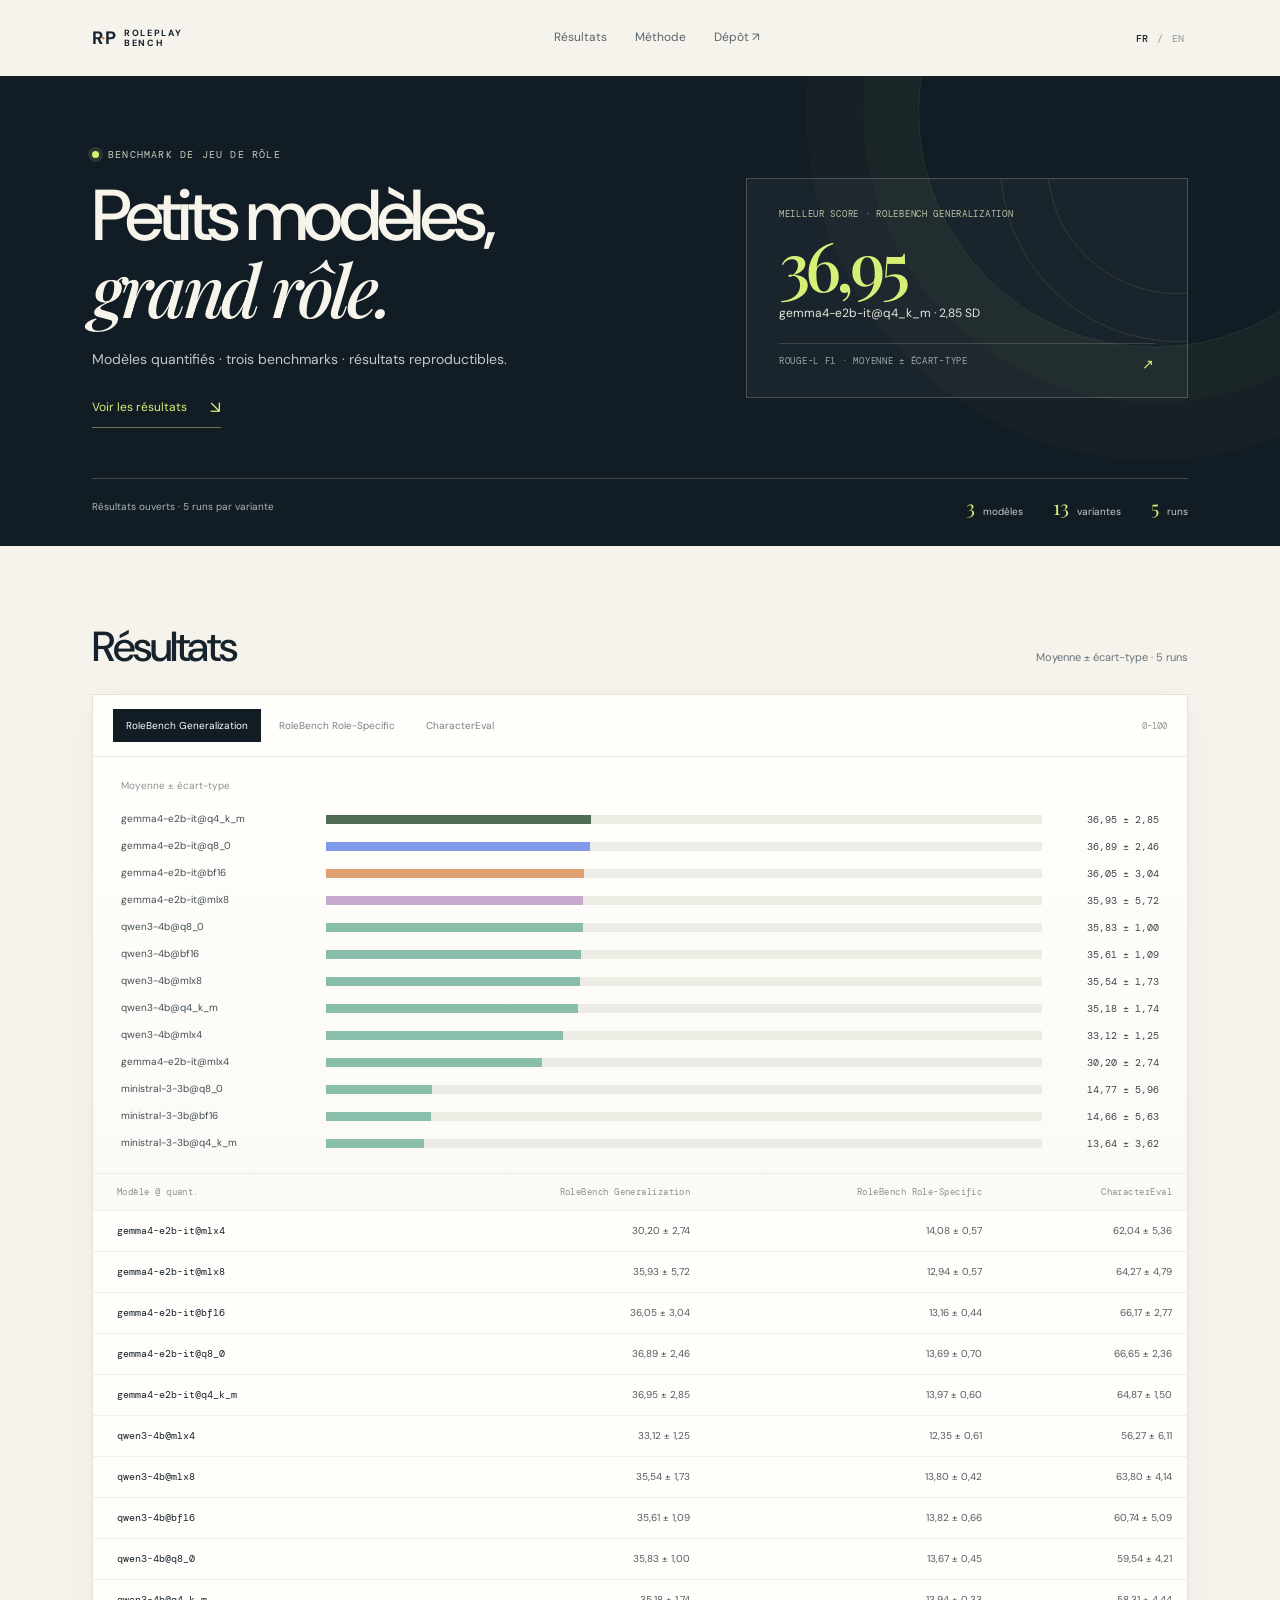
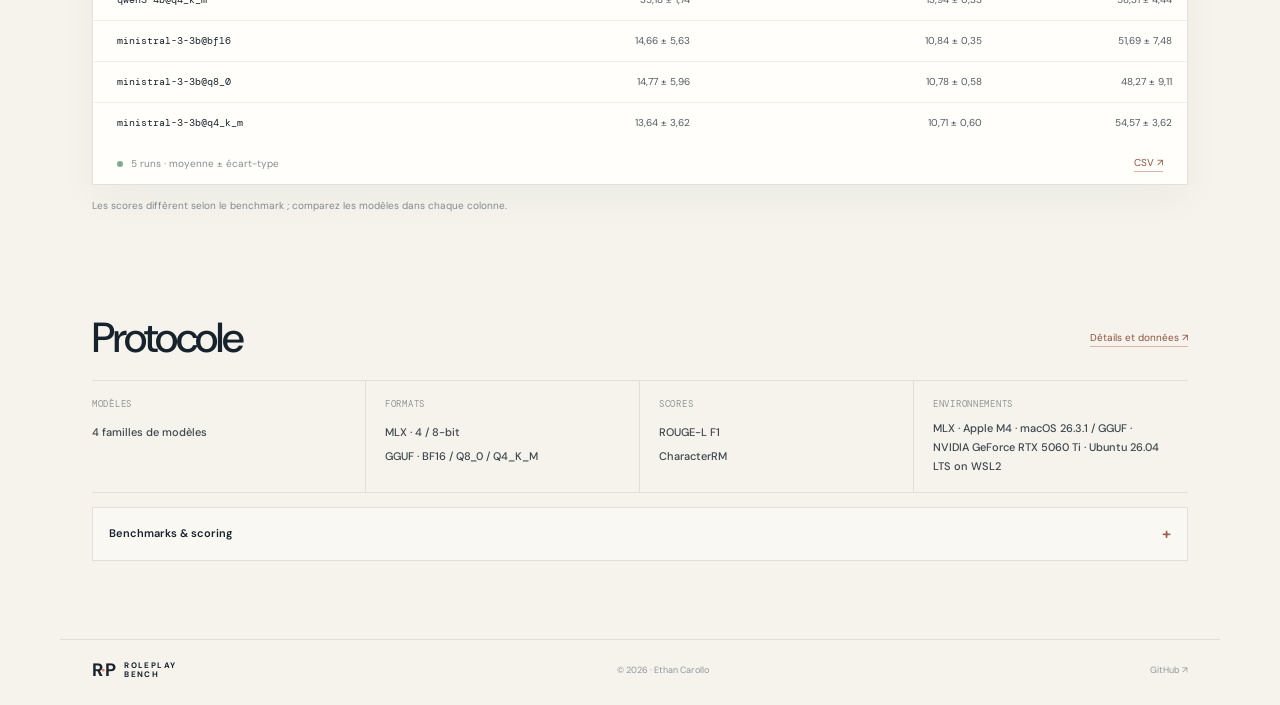
==== commit 04770086: "feat(results): add Ministral 3 GGUF benchmarks" ====
--- a/docs/index.html
+++ b/docs/index.html
@@ -17,7 +17,7 @@
     <nav class="topnav" aria-label="Navigation principale" data-i18n-aria="nav.aria">
       <a href="#results" data-i18n="nav.results">Résultats</a>
       <a href="#method" data-i18n="nav.method">Méthode</a>
-      <a href="https://github.com/EthanCarollo/quantization-bench" data-i18n="nav.repo">Dépôt ↗</a>
+      <a href="https://github.com/EthanCarollo/roleplay-bench-results" data-i18n="nav.repo">Dépôt ↗</a>
     </nav>
     <div class="language-switch" role="group" aria-label="Language / Langue">
       <button type="button" data-language="fr" aria-pressed="true">FR</button><span aria-hidden="true">/</span><button type="button" data-language="en" aria-pressed="false">EN</button>
@@ -76,7 +76,7 @@
             <tbody id="score-table"></tbody>
           </table>
         </div>
-        <div class="table-bottom"><span><span class="legend-dot"></span><span data-i18n="results.runs">5 runs · mean ± sample SD</span></span><a href="https://github.com/EthanCarollo/quantization-bench/blob/main/results/summary.csv" data-i18n="results.csv">CSV ↗</a></div>
+        <div class="table-bottom"><span><span class="legend-dot"></span><span data-i18n="results.runs">5 runs · mean ± sample SD</span></span><a href="https://github.com/EthanCarollo/roleplay-bench-results/blob/main/results/summary.csv" data-i18n="results.csv">CSV ↗</a></div>
       </div>
       <p class="result-note" data-i18n="results.note">Scores differ by benchmark; compare within each column.</p>
     </section>
@@ -84,10 +84,10 @@
     <section class="section method-section" id="method">
       <div class="section-heading">
         <h2 data-i18n="method.title">Protocole</h2>
-        <a class="text-link" href="https://github.com/EthanCarollo/quantization-bench" data-i18n="method.repo">Détails et données ↗</a>
+        <a class="text-link" href="https://github.com/EthanCarollo/roleplay-bench-results" data-i18n="method.repo">Détails et données ↗</a>
       </div>
       <div class="fact-grid">
-        <article class="fact-card"><span data-i18n="method.models">Modèles</span><strong>Gemma 4 E2B IT<br>Qwen3-4B</strong></article>
+        <article class="fact-card"><span data-i18n="method.models">Modèles</span><strong data-i18n="method.modelsSummary">4 familles de modèles</strong></article>
         <article class="fact-card"><span data-i18n="method.formats">Formats</span><strong>MLX · 4 / 8-bit<br>GGUF · BF16 / Q8_0 / Q4_K_M</strong></article>
         <article class="fact-card"><span data-i18n="method.scoring">Scores</span><strong>ROUGE-L F1<br>CharacterRM</strong></article>
         <article class="fact-card"><span data-i18n="method.environment">Environnements</span><strong id="environment-summary">MLX · GGUF</strong></article>
@@ -100,7 +100,7 @@
           <p><strong>CharacterEval</strong> — <span data-i18n="details.character">12 exemples · CharacterRM · note de 1–5 ramenée à 0–100.</span></p>
           <p data-i18n="details.protocol">5 fixed seeds · temperature 1 · top-p 0.95 · top-k 64 · 512-token limit.</p>
           <p class="pending-note"><span data-i18n="details.pending">Not run yet:</span> IFBench · Humanity’s Last Exam · LiveCodeBench</p>
-          <div class="detail-links"><a href="https://huggingface.co/datasets/ZenMoore/RoleBench">RoleBench ↗</a><a href="https://github.com/morecry/CharacterEval">CharacterEval ↗</a><a href="https://github.com/EthanCarollo/quantization-bench/blob/main/results/summary.json">JSON ↗</a></div>
+          <div class="detail-links"><a href="https://huggingface.co/datasets/ZenMoore/RoleBench">RoleBench ↗</a><a href="https://github.com/morecry/CharacterEval">CharacterEval ↗</a><a href="https://github.com/EthanCarollo/roleplay-bench-results/blob/main/results/summary.json">JSON ↗</a></div>
         </div>
       </details>
     </section>
@@ -109,7 +109,7 @@
   <footer class="footer">
     <a class="wordmark footer-wordmark" href="#top"><span class="mark">R<span>·</span>P</span><span>ROLEPLAY<br>BENCH</span></a>
     <span>© 2026 · Ethan Carollo</span>
-    <a href="https://github.com/EthanCarollo/quantization-bench">GitHub ↗</a>
+    <a href="https://github.com/EthanCarollo/roleplay-bench-results">GitHub ↗</a>
   </footer>
 </body>
 </html>
